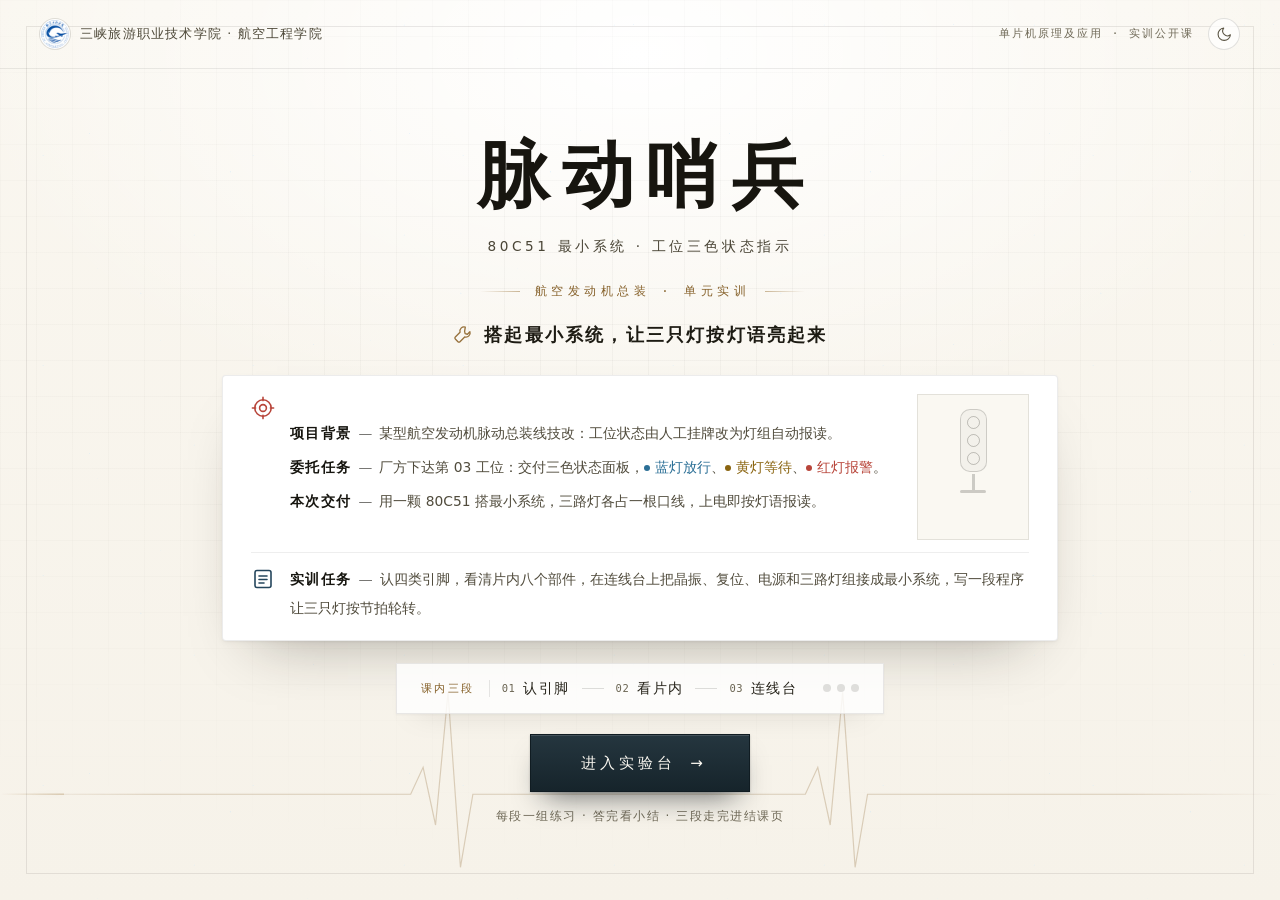
==== index.html @ b3c78822 "初始提交：实验台静态站点" ====
<!DOCTYPE html>
<html lang="zh-CN">
<head>
<meta charset="utf-8">
<meta name="viewport" content="width=device-width, initial-scale=1">
<title>脉动哨兵 · 最小系统大师</title>
<link rel="icon" href="assets/emblem.png">
<link rel="stylesheet" href="style.css?v=20261023j2">
<script>try{var t=localStorage.getItem('minsys_theme');document.documentElement.setAttribute('data-theme',t==='dark'?'dark':'light')}catch(e){document.documentElement.setAttribute('data-theme','light')}</script>
<script src="ui.js?v=20261023j2" defer></script>
</head>
<body class="cover-body">
<script>if(location.protocol==='file:'){document.write('<div style="margin:0;padding:16px 22px;background:#fff4d6;border-bottom:3px solid #d98b00;color:#6b4200;font:15px/1.7 \'Microsoft YaHei\',sans-serif"><b>这个页面不能直接双击打开。</b> 本平台需要后端服务：请回到上一级文件夹，双击 <b>启动.bat</b>，浏览器会自动打开 http://localhost:3000 。</div>');}</script>

<div class="cover">

  <div class="cv-bg" aria-hidden="true">
    <div class="cv-dust"><i></i><i></i></div>
    <div class="cv-scan"></div>
    <div class="cv-wave">
      <svg viewBox="0 0 1440 260" preserveAspectRatio="none">
        <defs>
          <linearGradient id="waveFade" x1="0" y1="0" x2="0" y2="1">
            <stop offset="0%" stop-color="#79b4e2" stop-opacity=".16"/>
            <stop offset="100%" stop-color="#79b4e2" stop-opacity="0"/>
          </linearGradient>
        </defs>
        <path class="wave-fill" d="M0 150H462L476 122L490 182L504 44L518 226L532 150H906L920 122L934 182L948 44L962 226L976 150H1440V260H0Z"/>
        <path class="wave-trace" d="M0 150H462L476 122L490 182L504 44L518 226L532 150H906L920 122L934 182L948 44L962 226L976 150H1440"/>
        <path class="wave-run" d="M0 150H462L476 122L490 182L504 44L518 226L532 150H906L920 122L934 182L948 44L962 226L976 150H1440"/>
      </svg>
    </div>
  </div>

  <header class="cover-bar">
    <span class="cb-left">
      <img class="cb-mark" src="assets/emblem.png" alt="三峡旅游职业技术学院院徽">
      <span class="cb-name">三峡旅游职业技术学院 · 航空工程学院</span>
    </span>
    <span class="cb-right">
      <span class="cb-course">单片机原理及应用 · 实训公开课</span>
      <span class="bar-acts">
        <button class="ibtn" type="button" data-act="theme" data-tip="切换为暗色主题" aria-label="切换主题">
          <svg class="i-moon" viewBox="0 0 24 24" aria-hidden="true"><path d="M21 12.8A9 9 0 1 1 11.2 3a7 7 0 0 0 9.8 9.8z"/></svg>
          <svg class="i-sun" viewBox="0 0 24 24" aria-hidden="true"><circle cx="12" cy="12" r="4.2"/><path d="M12 2.4v2.3M12 19.3v2.3M2.4 12h2.3M19.3 12h2.3M5.2 5.2l1.7 1.7M17.1 17.1l1.7 1.7M18.8 5.2l-1.7 1.7M6.9 17.1l-1.7 1.7"/></svg>
        </button>
      </span>
    </span>
  </header>

  <main class="cover-main">

    <h1>脉动哨兵</h1>

    <p class="cv-sub">80C51 最小系统 · 工位三色状态指示</p>

    <p class="cv-sep">航空发动机总装 · 单元实训</p>

    <p class="cv-task">
      <svg viewBox="0 0 24 24" width="21" height="21" fill="none" stroke="currentColor" stroke-width="1.5" stroke-linecap="round" stroke-linejoin="round" aria-hidden="true">
        <path d="M15.2 3.5a4.8 4.8 0 0 0-6 6L3.8 14.9a1.6 1.6 0 0 0 0 2.3l3 3a1.6 1.6 0 0 0 2.3 0l5.4-5.4a4.8 4.8 0 0 0 6-6l-2.9 2.9-2.6-.6-.6-2.6z"/>
      </svg>
      <span>搭起最小系统，让三只灯按灯语亮起来</span>
    </p>

    <div class="cv-card">
      <div class="cv-row cv-row-case">
        <svg class="cv-ico r" viewBox="0 0 24 24" fill="none" stroke="currentColor" stroke-width="1.6" aria-hidden="true">
          <circle cx="12" cy="12" r="8.2"/>
          <circle cx="12" cy="12" r="3.4"/>
          <path d="M12 1.4v3.2M12 19.4v3.2M1.4 12h3.2M19.4 12h3.2" stroke-linecap="round"/>
        </svg>
        <div class="cv-case">
          <div class="cv-case-txt">
            <p class="cv-txt"><b>项目背景</b><span class="dash">—</span>某型航空发动机脉动总装线技改：工位状态由人工挂牌改为<span class="nw">灯组自动报读</span>。</p>
            <p class="cv-txt"><b>委托任务</b><span class="dash">—</span>厂方下达第 03 工位：交付三色状态面板，<span class="lg lg-b">蓝灯放行</span>、<span class="lg lg-y">黄灯等待</span>、<span class="lg lg-r">红灯报警</span>。</p>
            <p class="cv-txt"><b>本次交付</b><span class="dash">—</span>用一颗 <span class="nw">80C51</span> 搭最小系统，三路灯各占一根口线，上电即按<span class="nw">灯语</span>报读。</p>
          </div>
          <div class="cv-scene" aria-hidden="true">
            <div class="cv-stack">
              <div class="cv-lamps-v">
                <span class="cv-lp cv-lp-r"></span>
                <span class="cv-lp cv-lp-y"></span>
                <span class="cv-lp cv-lp-b"></span>
              </div>
              <span class="cv-pole"></span>
              <span class="cv-base"></span>
            </div>
            <div class="cv-lw">
              <span class="cv-lw-i cv-lw-b">放行</span>
              <span class="cv-lw-i cv-lw-y">等待</span>
              <span class="cv-lw-i cv-lw-r">报警</span>
            </div>
          </div>
        </div>
      </div>

      <div class="cv-row">
        <svg class="cv-ico b" viewBox="0 0 24 24" fill="none" stroke="currentColor" stroke-width="1.6" stroke-linecap="round" stroke-linejoin="round" aria-hidden="true">
          <rect x="4" y="3.5" width="16" height="17" rx="2"/>
          <path d="M8 9h8M8 12.5h8M8 16h5"/>
        </svg>
        <p class="cv-txt"><b>实训任务</b><span class="dash">—</span>认四类引脚，看清片内八个部件，在连线台上把晶振、复位、电源和三路灯组接成<span class="nw">最小系统</span>，写一段<span class="nw">程序</span>让<span class="nw">三只灯</span>按节拍轮转。</p>
      </div>
    </div>

    <div class="cv-flow">
      <span class="cv-flow-cap">课内三段</span>
      <span class="fi"><i>01</i>认引脚</span>
      <span class="fs"></span>
      <span class="fi"><i>02</i>看片内</span>
      <span class="fs"></span>
      <span class="fi"><i>03</i>连线台</span>
      <span class="cv-lamps" aria-hidden="true"><i class="r"></i><i class="y"></i><i class="b"></i></span>
    </div>

    <div class="cv-cta">
      <a class="cv-enter" href="lab.html">进入实验台<i>→</i></a>
      <span class="cv-note">每段一组练习 · 答完看小结 · 三段走完进结课页</span>
    </div>

  </main>
</div>

</body>
</html>
---- style.css ----
/* ==========================================================
   最小系统大师 · 视觉体系
   基调：夜间仪表台。深钢蓝底 + 冷光网格 + 三色信号灯
   封面与实验台共用一套色板、字体与动效语言
   ========================================================== */

:root {
  /* 底色由深到浅：页底 / 面板 / 抬高面 / 凹槽 */
  --bg0: #081420;
  --bg1: #0b1c29;
  --bg2: #0d2130;
  --card: #0e1f2d;
  --card2: #122636;
  --sunk: #0a1824;

  /* 文字 */
  --ink: #e8f0f6;
  --ink2: #a6bccb;
  --ink3: #6d8598;

  /* 线 */
  --rule: rgba(var(--c-line), 0.13);
  --rule2: rgba(var(--c-line), 0.26);

  /* 钢蓝：面填充 / 亮线 / 淡填充 */
  --steel: #2f6f9f;
  --steel2: #6fb2e0;
  --steel3: rgba(var(--c-glow), 0.14);

  /* 装饰用色的 RGB 三元组：暗色是冷光，亮色换成赭金与暖褐
     只给 rgba() 拼透明度用，换主题时四个值一起调 */
  --c-glow: 111, 178, 224;
  --c-line: 150, 195, 230;
  --c-deep: 47, 111, 159;
  --c-abyss: 8, 20, 32;
  --c-abyss2: 9, 22, 33;
  --c-abyss3: 14, 31, 45;

  /* 三色信号 */
  --sig-r: #e05a4d;
  --sig-y: #e2b24c;
  --sig-b: #54a6dd;

  --ok: #4dbd8e;
  --warn: #dcae4a;
  --bad: #e05a4d;

  --radius: 3px;
  --shadow: 0 1px 0 rgba(255, 255, 255, 0.03), 0 16px 38px rgba(0, 0, 0, 0.34);

  /* 叠加面：暗色下是提亮，亮色下是压深，两套主题共用同一组变量名 */
  --glass-1: rgba(255, 255, 255, .035);
  --glass-2: rgba(255, 255, 255, .06);
  --glass-3: rgba(255, 255, 255, .1);
  --sh-1: rgba(0, 0, 0, .2);
  --sh-2: rgba(0, 0, 0, .3);
  --sh-3: rgba(0, 0, 0, .4);

  /* 叠加层：暗色下是提亮，亮色下是压深 */
  --w-02: rgba(255, 255, 255, .025);
  --w-04: rgba(255, 255, 255, .04);
  --w-06: rgba(255, 255, 255, .055);
  --w-10: rgba(255, 255, 255, .1);
  --w-12: rgba(255, 255, 255, .12);
  --w-16: rgba(255, 255, 255, .16);

  /* 顶栏提示气泡 */
  --tip-bg: #0f2433;
  --tip-ink: #dfeaf3;
  --tip-line: rgba(var(--c-line), .3);

  --sans: "PingFang SC", "Microsoft YaHei", "Segoe UI", system-ui, sans-serif;
  --serif: "Source Han Serif SC", "Noto Serif SC", "Songti SC", "SimSun", serif;
  --mono: "JetBrains Mono", "Cascadia Mono", Consolas, "SF Mono", monospace;

  /* 兼容脚本与旧写法里的变量名 */
  --paper: var(--bg0);
  --paper2: var(--sunk);
  --sub: var(--ink2);
  --dim: var(--ink3);
  --text: var(--ink);
  --accent: var(--steel2);
  --panel: var(--card);
  --panel2: var(--card2);
  --bg: var(--bg0);
  --bg2: var(--bg1);
  --line: var(--rule);
  --accent2: var(--steel);
}

* { box-sizing: border-box; }

html, body {
  margin: 0;
  padding: 0;
  color: var(--ink);
  font-family: var(--sans);
  font-size: 15px;
  line-height: 1.65;
  background-color: var(--bg0);
  background-image:
    radial-gradient(1180px 620px at 50% -12%, rgba(var(--c-deep), .28), rgba(var(--c-abyss), 0) 72%),
    linear-gradient(180deg, var(--bg1) 0%, var(--bg0) 62%),
    linear-gradient(rgba(var(--c-line), .045) 1px, transparent 1px),
    linear-gradient(90deg, rgba(var(--c-line), .045) 1px, transparent 1px);
  background-size: auto, auto, 28px 28px, 28px 28px;
  background-attachment: fixed;
  min-height: 100vh;
  -webkit-font-smoothing: antialiased;
}

::selection { background: rgba(var(--c-glow), .3); color: #fff; }

a { color: var(--steel2); text-decoration: none; }
a:hover { color: #9ed3f5; }

svg.ico { width: 22px; height: 22px; display: block; }
.svg-sprite { position: absolute; width: 0; height: 0; overflow: hidden; }

.wrap { max-width: 1180px; margin: 0 auto; padding: 20px 24px 32px; }

/* 深色滚动条 */
* { scrollbar-width: thin; scrollbar-color: rgba(var(--c-glow), .34) transparent; }
::-webkit-scrollbar { width: 9px; height: 9px; }
::-webkit-scrollbar-track { background: transparent; }
::-webkit-scrollbar-thumb {
  background: rgba(var(--c-glow), .26); border-radius: 6px;
  border: 2px solid transparent; background-clip: padding-box;
}
::-webkit-scrollbar-thumb:hover { background: rgba(var(--c-glow), .46); background-clip: padding-box; }

/* ---------- 顶栏 ---------- */
.topbar {
  display: flex; align-items: center; justify-content: space-between;
  gap: 16px; padding: 12px 26px;
  /* 底边那道冷光用背景图做，不用伪元素：顶栏要给图标提示气泡留出溢出的余地 */
  background-color: rgba(var(--c-abyss2), .88);
  background-image: linear-gradient(90deg, transparent, rgba(var(--c-glow), .85), transparent);
  background-repeat: no-repeat;
  background-size: 200px 1px;
  background-position: -220px 100%;
  animation: topSweep 9s cubic-bezier(.4, 0, .6, 1) infinite;
  border-bottom: 1px solid var(--rule);
  position: sticky; top: 0; z-index: 30;
  backdrop-filter: blur(10px); -webkit-backdrop-filter: blur(10px);
}
@keyframes topSweep {
  0%   { background-position: -220px 100%; }
  100% { background-position: 100% 100%; }
}

.brand { display: flex; align-items: center; gap: 12px; }
.brand-mark {
  width: 36px; height: 36px; border: 1px solid var(--rule2); border-radius: 50%;
  display: grid; place-items: center; overflow: hidden;
  background: #f6f4ee;
  box-shadow: 0 0 0 4px rgba(var(--c-glow), .07);
}
.brand-mark img { width: 30px; height: 30px; display: block; object-fit: contain; }
.brand-text b {
  display: block; font-family: var(--serif); font-size: 17px;
  letter-spacing: 3px; color: var(--ink);
}
.brand-text span {
  display: block; font-family: var(--mono); font-size: 10.5px;
  letter-spacing: 0.9px; color: var(--ink3); text-transform: uppercase;
}
.topbar-right { display: flex; align-items: center; gap: 10px; }

/* ---------- 顶栏图标按钮（无文字，鼠标停留出提示） ---------- */
.bar-acts { display: inline-flex; align-items: center; gap: 7px; }
.ibtn {
  position: relative;
  width: 32px; height: 32px;
  display: grid; place-items: center;
  padding: 0; cursor: pointer;
  color: var(--ink2); text-decoration: none;
  background: var(--glass-1);
  border: 1px solid var(--rule);
  border-radius: 50%;
  transition: color .18s ease, border-color .18s ease, background .18s ease,
              transform .18s ease, box-shadow .18s ease;
}
.ibtn svg {
  width: 16.5px; height: 16.5px; display: block;
  fill: none; stroke: currentColor; stroke-width: 1.6;
  stroke-linecap: round; stroke-linejoin: round;
}
.ibtn:hover {
  color: var(--ink); border-color: var(--rule2);
  background: var(--glass-3); transform: translateY(-1px);
  box-shadow: 0 6px 16px var(--sh-2);
}
.ibtn:active { transform: translateY(0); }
.ibtn:focus-visible { outline: 2px solid var(--steel2); outline-offset: 2px; }

/* 亮主题挂月亮（点了去暗），暗主题挂太阳 */
.ibtn .i-sun { display: none; }
html[data-theme="dark"] .ibtn .i-sun { display: block; }
html[data-theme="dark"] .ibtn .i-moon { display: none; }

/* 提示气泡：默认藏起来，停留 0.28 秒才出来 */
.ibtn::after {
  content: attr(data-tip);
  position: absolute; top: calc(100% + 10px); right: 0;
  white-space: nowrap; pointer-events: none;
  padding: 6px 10px 7px;
  font-family: var(--sans); font-size: 11.5px; letter-spacing: .7px; line-height: 1;
  color: var(--tip-ink); background: var(--tip-bg);
  border: 1px solid var(--tip-line); border-radius: 3px;
  box-shadow: 0 10px 24px var(--sh-3);
  opacity: 0; transform: translateY(-4px);
  transition: opacity .16s ease, transform .16s ease;
  z-index: 80;
}
.ibtn::before {
  content: ""; position: absolute; top: calc(100% + 6px); right: 12px;
  width: 7px; height: 7px; transform: rotate(45deg);
  background: var(--tip-bg);
  border-left: 1px solid var(--tip-line); border-top: 1px solid var(--tip-line);
  opacity: 0; transition: opacity .16s ease; pointer-events: none; z-index: 81;
}
.ibtn:hover::after, .ibtn:focus-visible::after,
.ibtn:hover::before, .ibtn:focus-visible::before {
  opacity: 1; transform: none; transition-delay: .28s;
}
.ibtn:hover::before, .ibtn:focus-visible::before { transform: rotate(45deg); }

/* 清除缓存点了第一次：变红待确认 */
.ibtn[data-armed="1"] {
  color: var(--bad); border-color: rgba(224, 90, 77, .58);
  background: rgba(224, 90, 77, .14);
  animation: armedPulse 1.1s ease-in-out infinite;
}
@keyframes armedPulse {
  0%, 100% { box-shadow: 0 0 0 0 rgba(224, 90, 77, .3); }
  50% { box-shadow: 0 0 0 7px rgba(224, 90, 77, 0); }
}

/* 清除后的提示条 */
.ui-toast {
  position: fixed; left: 50%; top: 78px; z-index: 200;
  display: flex; align-items: center; gap: 9px;
  padding: 10px 18px;
  font-size: 13px; letter-spacing: 1.1px;
  color: var(--ink); background: var(--card);
  border: 1px solid var(--rule2); border-left: 3px solid var(--ok);
  box-shadow: 0 16px 38px var(--sh-3);
  opacity: 0; transform: translate(-50%, -10px);
  transition: opacity .32s ease, transform .32s ease;
  pointer-events: none;
}
.ui-toast.in { opacity: 1; transform: translate(-50%, 0); }

/* 顶栏三只信号灯，与封面同一条轮亮节拍 */
.bar-lamps { display: inline-flex; align-items: center; gap: 5px; margin-right: 4px; }
.bar-lamps i {
  width: 7px; height: 7px; border-radius: 50%; display: block;
  background: var(--w-12);
}
.bar-lamps .r { --lc: 214, 90, 78; animation: lampSeq 4.8s ease-in-out infinite; }
.bar-lamps .y { --lc: 208, 154, 52; animation: lampSeq 4.8s ease-in-out 1.6s infinite; }
.bar-lamps .b { --lc: 74, 146, 206; animation: lampSeq 4.8s ease-in-out 3.2s infinite; }
@media (max-width: 720px) { .bar-lamps { display: none; } }

.tag {
  padding: 5px 11px; border: 1px solid var(--rule2); border-radius: 2px;
  font-family: var(--mono); font-size: 11.5px; color: var(--ink2);
  background: var(--w-04); letter-spacing: .3px;
  transition: border-color .18s ease, color .18s ease, background .18s ease, box-shadow .18s ease;
}
a.tag:hover {
  border-color: var(--steel2); color: var(--steel2);
  background: rgba(var(--c-glow), .1);
  box-shadow: 0 0 14px rgba(var(--c-glow), .18);
}
.tag:empty { display: none; }

/* ---------- 通用 ---------- */
h2 { font-family: var(--serif); font-size: 22px; margin: 0 0 12px; letter-spacing: 1px; font-weight: 600; color: var(--ink); }
h3 { font-size: 14px; margin: 0 0 12px; letter-spacing: .4px; color: var(--steel2); font-weight: 600; }

.sec-head {
  display: flex; align-items: baseline; gap: 14px;
  border-bottom: 1px solid var(--rule); padding-bottom: 10px; margin: 0 0 20px;
}
.sec-head h2 { margin: 0; }
.sec-head .idx {
  font-family: var(--mono); font-size: 11px; color: var(--steel2);
  letter-spacing: 1px; border: 1px solid var(--rule2); padding: 2px 7px;
  background: rgba(var(--c-glow), .07);
}
.sec-head .hint { margin-left: auto; font-family: var(--mono); font-size: 11px; color: var(--ink3); letter-spacing: .6px; }

.muted { color: var(--ink3); font-size: 13px; }
.mono { font-family: var(--mono); }
.hidden { display: none !important; }

/* ---------- 按钮 ---------- */
.btn {
  display: inline-flex; align-items: center; justify-content: center; gap: 8px;
  padding: 11px 22px; border-radius: 2px; border: 1px solid var(--rule2);
  background: var(--w-04); color: var(--ink2); font-size: 14px; cursor: pointer;
  font-family: inherit; letter-spacing: .5px; position: relative; overflow: hidden;
  transition: background .18s ease, color .18s ease, border-color .18s ease, box-shadow .18s ease;
}
.btn:hover {
  border-color: var(--steel2); color: var(--steel2);
  background: rgba(var(--c-glow), .1);
  box-shadow: 0 0 16px rgba(var(--c-glow), .14);
}
.btn.primary {
  background: linear-gradient(180deg, #3579ab, #275f89);
  border-color: #4a8db8; color: #fff; font-weight: 600;
  box-shadow: 0 6px 18px rgba(0, 0, 0, .3), inset 0 1px 0 rgba(255, 255, 255, .22);
}
.btn.primary:hover {
  background: linear-gradient(180deg, #3f8cc2, #2b6b98);
  border-color: #6fb2e0; color: #fff;
  box-shadow: 0 8px 24px rgba(0, 0, 0, .36), 0 0 20px rgba(var(--c-glow), .28), inset 0 1px 0 rgba(255, 255, 255, .28);
}
/* 主按钮上一道周期性掠过的高光 */
.btn.primary::after {
  content: ""; position: absolute; top: 0; bottom: 0; left: -70%; width: 46%;
  background: linear-gradient(90deg, transparent, rgba(255, 255, 255, .42), transparent);
  transform: skewX(-18deg); animation: sheen 5.6s ease-in-out infinite;
  pointer-events: none;
}
@keyframes sheen {
  0% { left: -70%; }
  46% { left: 130%; }
  100% { left: 130%; }
}
.btn:disabled, .btn[disabled] { opacity: .4; cursor: not-allowed; filter: grayscale(.7); box-shadow: none; transform: none; }
.btn:disabled:hover { transform: none; }
.btn[hidden] { display: none; }
.btn.ghost { border-color: var(--rule2); color: var(--ink2); background: transparent; }
.btn.ghost:hover { border-color: var(--steel2); color: var(--steel2); background: rgba(var(--c-glow), .08); }
.btn.sm { padding: 7px 14px; font-size: 12.5px; }
.btn.on { border-color: var(--steel2); color: var(--steel2); background: rgba(var(--c-glow), .12); }

/* ==========================================================
   封面页 · 暗底大标题
   与实验台同一套底纹：冷光、网格、脉冲波形
   ========================================================== */
body.cover-body {
  --cv-ink: #f2eee3;
  --cv-2: #a8bccb;
  --cv-3: #6d8497;
  --cv-line: rgba(186, 212, 232, .14);
  min-height: 100%;
  color: var(--cv-ink);
  background-color: var(--bg0);
  background-image: none;
}

.cover {
  position: relative;
  min-height: 100vh;
  display: flex; flex-direction: column;
  overflow: hidden;
}

/* ---------- 底纹 ---------- */
.cv-bg {
  position: absolute; inset: 0; z-index: 0; pointer-events: none;
  background:
    radial-gradient(1020px 580px at 50% 26%, rgba(46, 110, 166, .34), rgba(11, 26, 38, 0) 70%),
    linear-gradient(180deg, #0a1824 0%, #0d2030 48%, #081420 100%);
}
.cv-bg::before {
  content: ""; position: absolute; inset: 0;
  background-image:
    linear-gradient(rgba(168, 203, 230, .055) 1px, transparent 1px),
    linear-gradient(90deg, rgba(168, 203, 230, .055) 1px, transparent 1px);
  background-size: 36px 36px;
  -webkit-mask-image: radial-gradient(120% 78% at 50% 38%, #000 12%, transparent 76%);
  mask-image: radial-gradient(120% 78% at 50% 38%, #000 12%, transparent 76%);
  animation: gridBreath 12s ease-in-out infinite;
}
@keyframes gridBreath {
  0%, 100% { opacity: .82; }
  50% { opacity: 1; }
}
.cv-bg::after {
  content: ""; position: absolute; inset: 26px;
  border: 1px solid rgba(186, 212, 232, .10);
}

/* 飘浮的微尘：两层不同速度，形成视差 */
.cv-dust { position: absolute; inset: 0; overflow: hidden; }
.cv-dust i {
  position: absolute; inset: -25% -10%; display: block; opacity: .5;
  background-image:
    radial-gradient(1.6px 1.6px at 12% 24%, rgba(178, 220, 252, .75), transparent 62%),
    radial-gradient(1.4px 1.4px at 68% 12%, rgba(178, 220, 252, .55), transparent 62%),
    radial-gradient(1.8px 1.8px at 84% 62%, rgba(198, 232, 255, .7), transparent 62%),
    radial-gradient(1.2px 1.2px at 38% 78%, rgba(178, 220, 252, .5), transparent 62%);
  background-size: 320px 320px;
  animation: dustUp 46s linear infinite;
}
.cv-dust i:nth-child(2) {
  inset: -35% -15%; opacity: .34;
  background-size: 210px 210px;
  animation-duration: 68s; animation-delay: -12s;
}
@keyframes dustUp {
  from { transform: translate3d(0, 0, 0); }
  to { transform: translate3d(-34px, -320px, 0); }
}

/* 一道自上而下缓慢扫过的雷达线 */
.cv-scan {
  position: absolute; left: 0; right: 0; top: 0; height: 1px;
  background: linear-gradient(90deg, transparent, rgba(140, 200, 245, .5), transparent);
  box-shadow: 0 0 18px rgba(120, 185, 235, .35);
  animation: scanDown 17s cubic-bezier(.5, 0, .5, 1) infinite;
}
@keyframes scanDown {
  0% { transform: translateY(6vh); opacity: 0; }
  10% { opacity: .9; }
  84% { opacity: .9; }
  100% { transform: translateY(94vh); opacity: 0; }
}

/* ---------- 脉冲波形 ---------- */
.cv-wave {
  position: absolute; left: 0; right: 0; bottom: 0; height: 250px; opacity: .85;
  -webkit-mask-image: linear-gradient(90deg, transparent, #000 12%, #000 88%, transparent);
  mask-image: linear-gradient(90deg, transparent, #000 12%, #000 88%, transparent);
}
.cv-wave svg { width: 100%; height: 100%; display: block; }
.wave-fill { fill: url(#waveFade); }
.wave-trace {
  fill: none; stroke: rgba(126, 182, 224, .30); stroke-width: 1.2;
  vector-effect: non-scaling-stroke;
  stroke-dasharray: 2800; stroke-dashoffset: 2800;
  animation: waveDraw 2.8s cubic-bezier(.35, .05, .2, 1) .2s forwards;
}
.wave-run {
  fill: none; stroke: rgba(160, 210, 248, .8); stroke-width: 1.6;
  vector-effect: non-scaling-stroke;
  stroke-dasharray: 64 2800;
  filter: drop-shadow(0 0 5px rgba(140, 200, 250, .55));
  animation: waveRun 8s linear 2.6s infinite;
}
@keyframes waveDraw { to { stroke-dashoffset: 0; } }
@keyframes waveRun {
  from { stroke-dashoffset: 700; }
  to   { stroke-dashoffset: -2100; }
}

/* ---------- 顶栏 ---------- */
.cover-bar {
  position: relative; z-index: 2; flex: 0 0 auto;
  display: flex; align-items: center; justify-content: space-between; gap: 16px;
  padding: 18px 40px;
  border-bottom: 1px solid var(--cv-line);
}
.cb-left { display: flex; align-items: center; gap: 10px; min-width: 0; }
.cb-mark {
  width: 30px; height: 30px; border-radius: 50%; flex: 0 0 auto;
  background: #fff; object-fit: contain; padding: 1px;
  box-shadow: 0 0 0 1px rgba(255, 255, 255, .2);
}
.cb-name {
  font-size: 12.5px; letter-spacing: 1.2px; color: var(--cv-2);
  white-space: nowrap; overflow: hidden; text-overflow: ellipsis;
}
.cb-right { display: flex; align-items: center; gap: 14px; }
.cb-course {
  font-family: var(--mono); font-size: 11px; letter-spacing: 2px;
  color: var(--cv-3); white-space: nowrap;
}

/* ---------- 主体 ---------- */
.cover-main {
  position: relative; z-index: 2; flex: 1 1 auto;
  width: 100%; max-width: 900px; margin: 0 auto;
  padding: 26px 32px 30px;
  display: flex; flex-direction: column; align-items: center; justify-content: center;
  text-align: center;
}
.cover-main > * { animation: cvIn .8s cubic-bezier(.2, .7, .3, 1) both; }
.cover-main > *:nth-child(1) { animation-delay: .04s; }
.cover-main > *:nth-child(2) { animation-delay: .12s; }
.cover-main > *:nth-child(3) { animation-delay: .20s; }
.cover-main > *:nth-child(4) { animation-delay: .28s; }
.cover-main > *:nth-child(5) { animation-delay: .36s; }
.cover-main > *:nth-child(6) { animation-delay: .46s; }
.cover-main > *:nth-child(7) { animation-delay: .56s; }

@keyframes cvIn {
  from { opacity: 0; transform: translateY(12px); }
  to   { opacity: 1; transform: none; }
}

.cv-sep {
  margin: 24px 0 0; padding-left: 5px;
  font-family: var(--mono); font-size: 11.5px; letter-spacing: 4.5px;
  color: rgba(152, 196, 232, .78);
  display: flex; align-items: center; gap: 15px;
}
.cv-sep::before, .cv-sep::after {
  content: ""; width: 40px; height: 1px; flex: 0 0 auto;
  background: linear-gradient(90deg, transparent, rgba(152, 196, 232, .55));
}
.cv-sep::after { background: linear-gradient(270deg, transparent, rgba(152, 196, 232, .55)); }

/* 任务名：扳手 + 一句话，位置对标参考图里副题下面那行 */
.cv-task {
  margin: 20px 0 0;
  display: flex; align-items: center; gap: 11px;
  font-size: 17.5px; font-weight: 600; letter-spacing: 2.2px;
  color: #eef3f7;
}
.cv-task svg { flex: 0 0 auto; color: rgba(158, 204, 238, .95); }

/* 案例背景 / 实训任务 两块 */
.cv-card {
  margin: 26px 0 0; width: 100%; max-width: 856px;
  padding: 6px 28px;
  text-align: left;
  background: linear-gradient(180deg, rgba(255, 255, 255, .055), var(--w-02));
  border: 1px solid rgba(186, 212, 232, .16);
  border-radius: 4px;
  box-shadow: 0 20px 46px rgba(0, 0, 0, .28), inset 0 1px 0 var(--w-06);
}
.cv-row {
  display: grid; grid-template-columns: 26px 1fr; gap: 13px;
  padding: 12px 0;
}
.cv-row + .cv-row { border-top: 1px solid rgba(186, 212, 232, .12); }
.cv-ico { width: 24px; height: 24px; margin-top: 2px; }
.cv-ico.r { color: rgba(226, 110, 96, .95); }
.cv-ico.b { color: rgba(122, 178, 226, .95); }
.cv-txt {
  margin: 0; font-size: 14.2px; line-height: 1.98; color: #c2d2df;
  text-wrap: pretty;
}
.cv-txt b {
  font-weight: 600; letter-spacing: 1.4px; color: #f2eee3;
  margin-right: 2px;
}
.cv-txt .dash { margin: 0 7px 0 5px; color: rgba(160, 200, 230, .5); }
.cv-txt .nw { white-space: nowrap; }

/* 案例背景这一行：左边三句（项目背景／委托任务／本次交付），右边一块小灯柱。
   灯柱只留立柱与当前状态词，12 秒一轮，尺寸压到一掌大 */
.cv-case { display: flex; align-items: center; gap: 22px; }
.cv-case-txt { flex: 1 1 auto; min-width: 0; }
.cv-case-txt .cv-txt + .cv-txt { margin-top: 7px; }
/* 这一行的字略小半号，长句才不至于在中间断在「各 / 工位」这种地方 */
.cv-case-txt .cv-txt { font-size: 13.8px; line-height: 1.95; text-wrap: pretty; }
/* 灯语直接在句子里带色，前面一个小圆点，与右边灯柱同色 */
.cv-case-txt .lg { white-space: nowrap; }
.cv-case-txt .lg::before {
  content: ""; display: inline-block; vertical-align: 1px;
  width: 6px; height: 6px; margin-right: 5px; border-radius: 50%;
  background: currentColor;
}
.cv-case-txt .lg-b { color: var(--sig-b); }
.cv-case-txt .lg-y { color: var(--sig-y); }
.cv-case-txt .lg-r { color: var(--sig-r); }

.cv-scene {
  flex: 0 0 auto; width: 112px;
  display: flex; flex-direction: column; align-items: center;
  gap: 11px;
  padding: 14px 9px 13px;
  border: 1px solid var(--rule);
  background: var(--glass-1);
}
/* 立柱：红黄蓝竖排，柱身从灯座往下露一截，底下压一块底板 */
.cv-stack { display: flex; flex-direction: column; align-items: center; }
.cv-lamps-v {
  display: flex; flex-direction: column; gap: 5px;
  padding: 6px 6px; border-radius: 10px;
  border: 1px solid var(--rule2); background: var(--glass-1);
}
.cv-pole {
  width: 3px; height: 16px; margin-top: 2px;
  background: var(--rule2);
}
.cv-base {
  width: 26px; height: 3px; border-radius: 2px;
  background: var(--rule2);
}
.cv-lp {
  --lp-off: rgba(255, 255, 255, .24);
  width: 13px; height: 13px; border-radius: 50%;
  border: 1px solid var(--lp-off); background: transparent;
}
.cv-lp-b { --lc: var(--sig-b); animation: cvLamp 12s ease-in-out infinite; }
.cv-lp-y { --lc: var(--sig-y); animation: cvLamp 12s ease-in-out 4s infinite; }
.cv-lp-r { --lc: var(--sig-r); animation: cvLamp 12s ease-in-out 8s infinite; }
@keyframes cvLamp {
  0%, 32% { background: var(--lc); border-color: var(--lc); box-shadow: 0 0 10px var(--lc); }
  33%, 100% { background: transparent; border-color: var(--lp-off); box-shadow: none; }
}

.cv-lw { position: relative; width: 100%; height: 22px; }
.cv-lw-i {
  position: absolute; left: 0; right: 0; text-align: center; white-space: nowrap;
  font-size: 16px; font-weight: 600; letter-spacing: 2.5px; line-height: 22px;
  opacity: 0; animation: cvState 12s ease-in-out infinite;
}
.cv-lw-b { color: var(--sig-b); }
.cv-lw-y { color: var(--sig-y); }
.cv-lw-r { color: var(--sig-r); }
.cv-lw-y { animation-delay: 4s; }
.cv-lw-r { animation-delay: 8s; }
/* 三个状态的窗口首尾相接，中间不留空档：这一段刚要淡出，下一段已经在淡入 */
@keyframes cvState {
  0% { opacity: 0; transform: translateY(5px); }
  5%, 30% { opacity: 1; transform: none; }
  36%, 100% { opacity: 0; transform: translateY(-5px); }
}

.cover-main h1 {
  margin: 0;
  font-family: var(--serif); font-weight: 600;
  font-size: clamp(52px, 5.6vw, 94px); line-height: 1.08;
  letter-spacing: .18em; text-indent: .18em;
  color: #f7f3e8;
  animation: cvIn .8s cubic-bezier(.2, .7, .3, 1) .12s both,
             titleGlow 6.5s ease-in-out 1.2s infinite;
}
@keyframes titleGlow {
  0%, 100% { text-shadow: 0 2px 30px rgba(84, 156, 218, .22); }
  50% { text-shadow: 0 2px 48px rgba(120, 190, 245, .44); }
}

.cv-sub {
  margin: 20px 0 0;
  font-size: 13.6px; letter-spacing: 3.6px; color: #9fb4c6;
}

.cv-lead {
  margin: 22px 0 0; max-width: 62ch;
  font-size: 13.8px; line-height: 2.05; color: var(--cv-2);
  text-wrap: pretty;
}

/* ---------- 边学边练 ---------- */
.cv-flow {
  margin-top: 22px;
  display: flex; align-items: center; gap: 12px;
  padding: 13px 24px;
  border: 1px solid var(--cv-line);
  background: rgba(255, 255, 255, .035);
}
.cv-flow-cap {
  font-family: var(--mono); font-size: 10.5px; letter-spacing: 2.5px;
  color: rgba(163, 204, 238, .88);
  padding-right: 14px; border-right: 1px solid var(--cv-line);
  white-space: nowrap;
}
.cv-flow .fi {
  display: flex; align-items: center; gap: 8px;
  font-size: 14px; letter-spacing: 1.4px; color: #e6edf3; white-space: nowrap;
}
.cv-flow .fi i {
  font-style: normal; font-family: var(--mono); font-size: 10.5px;
  color: #83b0d2; letter-spacing: .5px;
}
/* 环节之间那条短线：一道光从左往右跑 */
.cv-flow .fs {
  position: relative; width: 22px; height: 1px; flex: 0 0 auto;
  background: rgba(160, 200, 230, .22); overflow: hidden;
}
.cv-flow .fs::after {
  content: ""; position: absolute; top: 0; left: 0; width: 100%; height: 100%;
  background: linear-gradient(90deg, transparent, rgba(170, 220, 255, .95), transparent);
  transform: translateX(-110%);
  animation: fsRun 4.4s ease-in-out infinite;
}
.cv-flow .fi:nth-of-type(2) + .fs::after { animation-delay: .5s; }
@keyframes fsRun {
  0% { transform: translateX(-110%); }
  55%, 100% { transform: translateX(110%); }
}

.cv-lamps { margin-left: 14px; display: flex; gap: 6px; align-items: center; }
.cv-lamps i {
  width: 8px; height: 8px; border-radius: 50%; display: block;
  background: var(--w-16);
}
.cv-lamps .r { --lc: 214, 90, 78; animation: lampSeq 4.8s ease-in-out infinite; }
.cv-lamps .y { --lc: 208, 154, 52; animation: lampSeq 4.8s ease-in-out 1.6s infinite; }
.cv-lamps .b { --lc: 74, 146, 206; animation: lampSeq 4.8s ease-in-out 3.2s infinite; }
@keyframes lampSeq {
  0%   { background: rgba(var(--lc), .95); box-shadow: 0 0 10px rgba(var(--lc), .75); }
  26%  { background: var(--w-16); box-shadow: none; }
  100% { background: var(--w-16); box-shadow: none; }
}

/* ---------- 主按钮 ---------- */
.cv-cta { margin-top: 20px; display: flex; flex-direction: column; align-items: center; gap: 15px; }
.cv-enter {
  position: relative; overflow: hidden;
  display: inline-flex; align-items: center; gap: 14px;
  padding: 16px 46px;
  font-size: 15px; letter-spacing: 4px; text-indent: 4px;
  color: #10283a;
  background: linear-gradient(180deg, #f8f4e9, #e5ddca);
  border: 1px solid rgba(255, 255, 255, .62);
  box-shadow: 0 10px 28px rgba(0, 0, 0, .34), inset 0 1px 0 #fff;
  transition: transform .18s ease, box-shadow .18s ease, background .18s ease, color .18s ease;
}
.cv-enter::after {
  content: ""; position: absolute; top: 0; bottom: 0; left: -60%; width: 42%;
  background: linear-gradient(90deg, transparent, rgba(255, 255, 255, .8), transparent);
  transform: skewX(-18deg);
  animation: sheen 5.2s ease-in-out 1.6s infinite;
  pointer-events: none;
}
.cv-enter i { font-style: normal; letter-spacing: 0; text-indent: 0; transition: transform .18s ease; }
.cv-enter:hover {
  color: #0b2030; transform: translateY(-2px);
  background: linear-gradient(180deg, #fffdf6, #efe8d6);
  box-shadow: 0 16px 34px rgba(0, 0, 0, .42), inset 0 1px 0 #fff;
}
.cv-enter:hover i { transform: translateX(5px); }
.cv-enter:focus-visible { outline: 2px solid #8fc0e4; outline-offset: 3px; }
.cv-note { font-size: 12px; letter-spacing: 1.5px; color: var(--cv-3); }

/* ---------- 矮屏收紧 ---------- */
@media (max-height: 800px) and (min-width: 861px) {
  .cover-bar { padding: 12px 34px; }
  .cover-main { padding: 22px 32px 34px; }
  .cover-main h1 { font-size: clamp(44px, 5vw, 62px); }
  .cv-sub { margin-top: 16px; font-size: 13px; }
  .cv-sep { margin-top: 16px; }
  .cv-task { margin-top: 14px; font-size: 15.5px; }
  .cv-card { margin-top: 18px; }
  .cv-row { padding: 12px 0; }
  .cv-txt { font-size: 12.9px; line-height: 1.92; }
  .cv-flow { margin-top: 20px; padding: 10px 18px; }
  .cv-cta { margin-top: 26px; gap: 12px; }
  .cv-enter { padding: 14px 40px; }
  .cv-wave { height: 166px; opacity: .6; }
}

/* ---------- 大屏（投影 / 一体机）放大一档 ---------- */
@media (min-width: 1640px) {
  .cover-main { max-width: 1120px; }
  .cover-main h1 { font-size: 106px; }
  .cv-sep { font-size: 13px; margin-top: 30px; }
  .cv-sub { font-size: 16px; }
  .cv-task { font-size: 20px; margin-top: 26px; }
  .cv-card { max-width: 980px; margin-top: 32px; padding: 8px 34px; }
  .cv-row { padding: 21px 0; gap: 16px; }
  .cv-ico { width: 27px; height: 27px; }
  .cv-txt { font-size: 15.2px; }
  .cv-flow { margin-top: 40px; }
  .cv-flow { margin-top: 48px; padding: 15px 28px; }
  .cv-flow-cap { font-size: 11.5px; }
  .cv-flow .fi { font-size: 14.5px; }
  .cv-cta { margin-top: 46px; }
  .cv-enter { padding: 19px 56px; font-size: 16px; }
  .cv-note { font-size: 12.5px; }
  .cb-name { font-size: 13.5px; }
}

/* ---------- 窄屏 ---------- */
@media (max-width: 860px) {
  .cover-bar { padding: 14px 18px; }
  .cb-right { display: none; }
  .cv-bg::after { inset: 12px; }
  .cover-main { padding: 26px 20px 40px; }
  .cover-main h1 { font-size: clamp(40px, 12vw, 58px); letter-spacing: .12em; text-indent: .12em; }
  .cv-sub { font-size: 12.5px; letter-spacing: 2px; }
  .cv-lead { font-size: 13px; line-height: 1.95; }
  .cv-flow { flex-wrap: wrap; justify-content: center; gap: 10px; margin-top: 28px; }
  .cv-flow-cap { padding-right: 0; border-right: 0; width: 100%; text-align: center; }
  .cv-flow .fs { display: none; }
  .cv-lamps { margin-left: 0; }
  .cv-case { flex-direction: column; align-items: stretch; gap: 14px; }
  /* 窄屏下面板落到正文下方，横过来：灯柱在左，状态词在右 */
  .cv-scene { flex-direction: row; align-self: flex-start; gap: 12px; padding: 8px 14px 8px 9px; }
  .cv-scene .cv-lw { width: 60px; }
  .cv-scene .cv-lp { width: 11px; height: 11px; }
  .cv-scene .cv-pole { height: 13px; }
  .cv-scene .cv-base { width: 22px; }
  .cv-enter { padding: 14px 34px; font-size: 14px; letter-spacing: 3px; }
}

/* ==========================================================
   实验台
   ========================================================== */

/* ---------- 学习进度 ---------- */
.lab-progress {
  position: relative; overflow: hidden;
  display: flex; align-items: center; gap: 14px; flex-wrap: wrap;
  padding: 13px 18px; margin-bottom: 16px;
  background: linear-gradient(90deg, rgba(var(--c-deep), .22), rgba(var(--c-abyss3), .55) 55%);
  border: 1px solid var(--rule); border-left: 2px solid var(--steel2);
  box-shadow: inset 0 1px 0 var(--w-04);
}
.lab-progress::after {
  content: ""; position: absolute; left: 0; right: 0; bottom: 0; height: 1px;
  background: linear-gradient(90deg, transparent, rgba(var(--c-glow), .5), transparent);
  animation: barFlow 6.5s ease-in-out infinite;
}
@keyframes barFlow {
  0% { transform: translateX(-100%); }
  60%, 100% { transform: translateX(100%); }
}
.lab-progress .who { font-family: var(--mono); font-size: 11.5px; color: var(--ink2); letter-spacing: .5px; }
.lab-progress .track { display: flex; gap: 8px; margin-left: auto; }
.lab-progress .seg {
  font-family: var(--mono); font-size: 11px; letter-spacing: .5px;
  padding: 4px 10px; border: 1px solid var(--rule2); color: var(--ink3);
  background: var(--w-02);
  transition: color .2s ease, border-color .2s ease, background .2s ease, box-shadow .2s ease;
}
.lab-progress .seg.done {
  border-color: rgba(77, 189, 142, .55); color: var(--ok);
  background: rgba(77, 189, 142, .1);
  box-shadow: 0 0 14px rgba(77, 189, 142, .18);
}
.lab-progress .seg.done::before { content: "✓ "; }
.lab-progress .go {
  padding: 6px 13px; border: 1px solid var(--rule2); background: var(--w-02);
  color: var(--ink3); font-family: var(--mono); font-size: 11.5px; letter-spacing: .5px;
  transition: color .2s ease, border-color .2s ease, box-shadow .2s ease;
  cursor: default;
}
.lab-progress .go.done {
  border-color: rgba(77, 189, 142, .55); color: var(--ok);
  background: rgba(77, 189, 142, .1);
  animation: doneGlow 3.2s ease-in-out infinite;
  cursor: pointer;
}
.lab-progress .go.done:hover { background: rgba(77, 189, 142, .18); }
@keyframes doneGlow {
  0%, 100% { box-shadow: 0 0 0 rgba(77, 189, 142, 0); }
  50% { box-shadow: 0 0 16px rgba(77, 189, 142, .3); }
}

/* ---------- 实验台外壳 ---------- */
.lab {
  background: var(--card); border: 1px solid var(--rule);
  box-shadow: var(--shadow); border-radius: var(--radius); overflow: hidden;
}
.lab-tabs {
  display: flex; align-items: stretch; gap: 2px;
  background: #0a1a26; border-bottom: 1px solid var(--rule); padding: 0 16px;
}
.lab-tab {
  background: none; border: 0; border-bottom: 2px solid transparent;
  padding: 15px 18px 13px; font-family: inherit; font-size: 13.5px;
  color: var(--ink2); cursor: pointer; letter-spacing: .5px;
  transition: color .18s ease, border-color .18s ease, background .18s ease;
}
.lab-tab:hover { color: var(--steel2); background: rgba(var(--c-glow), .05); }
.lab-tab .tn { font-family: var(--mono); font-size: 10.5px; color: var(--ink3); margin-right: 8px; letter-spacing: 1px; }
.lab-tab.on {
  color: var(--steel2); border-bottom-color: var(--steel2); font-weight: 600;
  background: linear-gradient(180deg, rgba(var(--c-glow), .1), rgba(var(--c-glow), 0));
}
.lab-tab.on .tn { color: var(--steel2); }
.lab-tip { margin-left: auto; align-self: center; font-size: 10px; color: var(--rule2); letter-spacing: 2.4px; }

.lab-grid { display: grid; grid-template-columns: minmax(0, 1.6fr) 348px; }
/* 引脚图这栏说明长，侧栏放宽一些，正文少折两行 */
.lab-panel[data-panel="pin"] .lab-grid { grid-template-columns: minmax(0, 1fr) 398px; }
.lab-grid.wide { grid-template-columns: minmax(0, 1fr) 322px; }

/* 图面：深色图桌 + 缓慢漂移的网格 + 定期扫过的一道灯光 */
.lab-stage {
  position: relative; overflow: hidden;
  padding: 18px; border-right: 1px solid var(--rule);
  background-color: var(--sunk);
}
.lab-stage::before {
  content: ""; position: absolute; inset: 0; pointer-events: none;
  background-image:
    linear-gradient(rgba(var(--c-line), .055) 1px, transparent 1px),
    linear-gradient(90deg, rgba(var(--c-line), .055) 1px, transparent 1px);
  background-size: 24px 24px;
  animation: gridDrift 48s linear infinite;
}
@keyframes gridDrift {
  from { background-position: 0 0, 0 0; }
  to   { background-position: 24px 24px, 24px 24px; }
}
.lab-stage::after {
  content: ""; position: absolute; left: 0; right: 0; top: -160px; height: 160px;
  background: linear-gradient(180deg, rgba(var(--c-glow), 0), rgba(var(--c-glow), .09), rgba(var(--c-glow), 0));
  animation: stageScan 12s linear infinite; pointer-events: none;
}
@keyframes stageScan {
  0% { transform: translateY(0); }
  100% { transform: translateY(calc(100% + 700px)); }
}
.lab-stage svg { position: relative; z-index: 1; width: 100%; height: auto; display: block; }
.lab-side { padding: 18px 20px; display: flex; flex-direction: column; gap: 10px; }

/* ---------- 面板切换：整块轻微上浮 ---------- */
.lab-panel:not([hidden]) { animation: panelIn .5s cubic-bezier(.2, .7, .3, 1) both; }
@keyframes panelIn {
  from { opacity: 0; transform: translateY(10px); }
  to   { opacity: 1; transform: none; }
}

/* ---------- 引脚图 ---------- */
#pinSvg { max-height: 552px; }
#pinSvg .body {
  fill: #0f2534; stroke: #4f8cb4; stroke-width: 2;
  animation: bodyPulse 7.5s ease-in-out infinite;
}
@keyframes bodyPulse {
  0%, 100% { stroke-opacity: .68; }
  50%      { stroke-opacity: 1; }
}
#pinSvg .body-notch { fill: var(--sunk); stroke: #4f8cb4; stroke-width: 1.8; }
#pinSvg .body-name {
  font-family: var(--serif); font-size: 26px; fill: #dbe8f1; letter-spacing: 5px;
}
#pinSvg .body-sub { font-family: var(--mono); font-size: 9.4px; fill: #5b7486; letter-spacing: 1.4px; }
#pinSvg .foot-note { font-family: var(--mono); font-size: 9.4px; fill: rgba(var(--c-line), .34); letter-spacing: 1.2px; }
#pinSvg .body-hint {
  font-family: var(--mono); font-size: 8.8px; fill: rgba(var(--c-line), .52);
  letter-spacing: 1.6px; transition: fill .2s ease;
}
/* 点芯片看全部：整块芯片可点，透明矩形盖住本体，引脚画在它上面不受影响 */
.chip-hit rect { fill: rgba(0, 0, 0, 0); cursor: pointer; }
.pin-stage:has(.chip-hit:hover) #pinSvg .body { stroke: #8ccbf2; stroke-opacity: 1; }
.pin-stage:has(.chip-hit:hover) #pinSvg .body-hint { fill: rgba(190, 225, 250, .86); }

/* 引脚：常态统一冷灰；某一类被选中时，该类按类色点亮，其余退到背景 */
.pin { cursor: pointer; opacity: 1; transition: opacity .3s ease; }
.pin .lead { stroke: #4b6474; stroke-width: 1.4; transition: stroke .22s ease, stroke-width .22s ease; }
.pin .term { fill: var(--sunk); stroke: #4b6474; stroke-width: 1.5; transition: fill .22s ease, stroke .22s ease; }
.pin .pname {
  font-family: var(--mono); font-size: 10px; fill: #8ba3b4;
  transition: fill .22s ease;
  paint-order: stroke; stroke: #0b1c29; stroke-width: 2.2px;
}
.pin .pno { font-family: var(--mono); font-size: 8.4px; fill: #4e6577; transition: fill .22s ease; }
.pin .halo {
  fill: none; stroke: #dff1ff; stroke-width: 1.6; opacity: 0;
  transform-box: fill-box; transform-origin: center; pointer-events: none;
}

.pin.lit { animation: pinLit .52s cubic-bezier(.2, .7, .3, 1) both; }
@keyframes pinLit {
  0%   { opacity: .15; }
  60%  { opacity: 1; }
  100% { opacity: 1; }
}
.pin.lit .lead { stroke: var(--pc); stroke-width: 2.8; }
.pin.lit .term { fill: var(--pc); stroke: var(--pc); }
.pin.lit .pname { fill: var(--pc-ink); font-weight: 700; }
.pin.lit .pno { fill: var(--pc); }

.pin.dim { opacity: .17; }
.pin.dim:hover { opacity: .45; }

/* 类色：电源红、运行琥珀、I/O 钢蓝、P3 第二功能橙、扩展紫 */
.lab-stage[data-cat="pwr"] .pin.lit { --pc: #e05a4d; --pc-ink: #ffc6bd; }
.lab-stage[data-cat="run"] .pin.lit { --pc: #e2b24c; --pc-ink: #ffe6a6; }
.lab-stage[data-cat="io"]  .pin.lit { --pc: #6fb2e0; --pc-ink: #d3eafd; }
.lab-stage[data-cat="p3"]  .pin.lit { --pc: #f0965a; --pc-ink: #ffd5b4; }
.lab-stage[data-cat="ext"] .pin.lit { --pc: #a98bdd; --pc-ink: #dfd2ff; }

/* 点芯片看全部：不做统一染色，四类各留自己的类色，一眼看出分布 */
.lab-stage[data-cat="all"] .pin.lit { animation-duration: .62s; }
.lab-stage[data-cat="all"] .pin.lit.c-pwr { --pc: #e05a4d; --pc-ink: #ffc6bd; }
.lab-stage[data-cat="all"] .pin.lit.c-run { --pc: #e2b24c; --pc-ink: #ffe6a6; }
.lab-stage[data-cat="all"] .pin.lit.c-io  { --pc: #6fb2e0; --pc-ink: #d3eafd; }
.lab-stage[data-cat="all"] .pin.lit.c-ext { --pc: #a98bdd; --pc-ink: #dfd2ff; }

/* 单只选中：白亮加一圈脉冲，盖过类色 */
.pin.on { opacity: 1 !important; }
.pin.on .lead { stroke: #dff1ff; stroke-width: 3.4; }
.pin.on .term { fill: #dff1ff; stroke: #dff1ff; stroke-width: 2.2; }
.pin.on .pname { fill: #ffffff; font-weight: 700; }
.pin.on .pno { fill: #cfe8fb; font-weight: 700; }
.pin.on .halo { animation: pinPulse 1.9s ease-out infinite; }

@keyframes pinPulse {
  0%   { opacity: .65; transform: scale(.7); }
  70%  { opacity: 0;   transform: scale(2.6); }
  100% { opacity: 0;   transform: scale(2.6); }
}

/* ---------- 分类列表 ---------- */
.cat-head {
  font-size: 10px; letter-spacing: 2px; color: var(--ink3); margin-bottom: 2px;
}
.cat-list { display: flex; flex-direction: column; gap: 6px; }
.cat {
  position: relative; display: flex; align-items: center; gap: 10px;
  width: 100%; text-align: left; font-family: inherit; cursor: pointer;
  padding: 8px 12px 8px 15px; border: 1px solid var(--rule);
  background: var(--w-02); color: var(--ink2);
  transition: border-color .2s ease, background .2s ease, transform .2s ease, box-shadow .2s ease;
}
.cat::before {
  content: ""; position: absolute; left: 0; top: 0; bottom: 0; width: 3px;
  background: var(--cc); opacity: .5;
  transition: opacity .2s ease, box-shadow .2s ease;
}
.cat .cm { flex: 1; min-width: 0; display: flex; flex-direction: column; gap: 2px; }
.cat .cm b { font-size: 13.2px; font-weight: 600; letter-spacing: .5px; color: var(--ink); transition: color .2s ease; }
.cat .cm em {
  font-style: normal; font-family: var(--mono); font-size: 10px;
  color: var(--ink3); letter-spacing: .2px; white-space: nowrap;
  overflow: hidden; text-overflow: ellipsis;
}
.cat .cc { font-family: var(--mono); font-size: 11px; color: var(--ink3); white-space: nowrap; transition: color .2s ease; }
.cat:hover { border-color: var(--rule2); background: rgba(var(--c-glow), .06); transform: translateX(2px); }
.cat.on {
  border-color: var(--cc); background: var(--w-06);
  box-shadow: 0 0 22px -8px var(--cc);
}
.cat.on::before { opacity: 1; box-shadow: 0 0 10px var(--cc); }
.cat.on .cm b { color: #fff; }
.cat.on .cc { color: var(--cc); }
/* P3 第二功能是 I/O 口的子项：默认收起，点到「应用 I/O 口」才展开 */
.cat.sub { display: none; margin-left: 16px; padding: 7px 11px 7px 14px; }
.cat.sub.open { display: flex; animation: subIn .42s cubic-bezier(.2, .7, .3, 1) both; }
@keyframes subIn {
  from { opacity: 0; margin-left: 0; }
  to   { opacity: 1; margin-left: 16px; }
}
.cat.sub .cm b { font-size: 12.2px; }
.cat.sub .cm em { font-size: 9.4px; }
.cat[data-cat="pwr"] { --cc: #e05a4d; }
.cat[data-cat="run"] { --cc: #e2b24c; }
.cat[data-cat="io"]  { --cc: #6fb2e0; }
.cat[data-cat="p3"]  { --cc: #f0965a; }
.cat[data-cat="ext"] { --cc: #a98bdd; }

/* ---------- 信息卡 ---------- */
.pin-info {
  border: 1px solid var(--rule); background: var(--card2);
  padding: 16px 16px 14px; min-height: 186px;
}
.pi-empty { display: flex; flex-direction: column; align-items: center; justify-content: center; height: 150px; gap: 12px; text-align: center; }
.pi-empty .ico {
  width: 26px; height: 26px; color: var(--rule2);
  animation: emptyFloat 4.6s ease-in-out infinite;
}
@keyframes emptyFloat {
  0%, 100% { transform: translateY(0); opacity: .8; }
  50%      { transform: translateY(-4px); opacity: 1; }
}
.pi-empty p { margin: 0; font-size: 12.5px; color: var(--ink3); line-height: 1.8; max-width: 220px; }

/* 每次点选后，内容逐行浮入 */
.pi-head, .pi-fn, .pi-use, .pi-meta { animation: piIn .32s cubic-bezier(.2, .7, .3, 1) both; }
.pi-fn { animation-delay: .04s; }
.pi-use { animation-delay: .08s; }
.pi-meta { animation-delay: .12s; }
@keyframes piIn {
  from { opacity: 0; transform: translateY(6px); }
  to   { opacity: 1; transform: none; }
}

.pi-head { display: flex; align-items: center; gap: 10px; flex-wrap: wrap; margin-bottom: 12px; }
.pi-no {
  font-family: var(--mono); font-size: 11px; letter-spacing: 1px; color: var(--steel2);
  border: 1px solid var(--rule2); padding: 2px 6px; background: rgba(var(--c-glow), .08);
}
.pi-name { font-family: var(--serif); font-size: 21px; letter-spacing: 1.5px; color: var(--ink); }
.pi-name i { font-style: normal; font-size: 13px; color: var(--ink3); letter-spacing: 0; }
.pi-tag {
  margin-left: auto; font-size: 10.5px; font-family: var(--mono); letter-spacing: .5px;
  padding: 2px 7px; border: 1px solid currentColor; opacity: .92;
}
.pi-tag.pwr { color: var(--sig-r); }
.pi-tag.run { color: var(--sig-y); }
.pi-tag.io { color: var(--steel2); }
.pi-tag.p3 { color: #f0965a; }
.pi-tag.ext { color: #b9a3e6; }
.pi-tag.all { color: #cfe4f4; }

/* 一类引脚的清单 */
.pi-chips { display: flex; flex-wrap: wrap; gap: 5px; margin: 0 0 12px; }
.chip-p {
  font-family: var(--mono); font-size: 10px; letter-spacing: .2px;
  padding: 3px 7px; color: var(--ink2);
  border: 1px solid var(--rule); background: var(--w-04);
}

.pi-fn { margin: 0 0 14px; font-size: 13px; line-height: 1.9; color: var(--ink2); }

.pi-use {
  border-left: 2px solid var(--rule2); padding: 8px 0 8px 12px;
  display: flex; gap: 10px; align-items: baseline;
}
.pi-use .lb {
  font-family: var(--mono); font-size: 10px; letter-spacing: 1px;
  color: var(--ink3); white-space: nowrap;
}
.pi-use .tx { font-size: 12.5px; color: var(--ink2); line-height: 1.7; }
.pi-use.used { border-left-color: var(--steel2); }
.pi-use.used .lb { color: var(--steel2); }
.pi-use.used .tx { color: var(--ink); font-weight: 500; }

.pi-meta { margin-top: 12px; font-size: 10px; color: var(--ink3); letter-spacing: 1px; opacity: .7; }

/* ---------- 图例 ---------- */
.legend { display: flex; flex-direction: column; gap: 8px; font-size: 12px; color: var(--ink2); }
.legend div { display: flex; align-items: center; gap: 9px; }
.legend .sw { width: 16px; height: 3px; display: inline-block; background: currentColor; }
.legend .sw.io { color: #7f9bb0; }
.legend .sw.ctrl { color: var(--sig-y); }
.legend .sw.pwr { color: var(--sig-r); }
.legend .sw.cb { color: var(--sig-y); background: repeating-linear-gradient(90deg, currentColor 0 5px, transparent 5px 9px); }
.legend .sw.db { color: var(--sig-b); background: repeating-linear-gradient(90deg, currentColor 0 5px, transparent 5px 9px); }
.legend .sw.ab { color: var(--sig-r); background: repeating-linear-gradient(90deg, currentColor 0 5px, transparent 5px 9px); }

/* ---------- 片内结构：一张方块图，三条总线横贯 ---------- */
.core-grid { grid-template-columns: minmax(0, 1fr) 322px; }
.core-stage { display: flex; flex-direction: column; gap: 10px; }
#coreSvg { display: block; width: 100%; height: auto; max-height: 540px; }

/* 三条总线 */
.bus { cursor: pointer; }
.bus[data-k="db"] { --bc: #54a6dd; }
.bus[data-k="ab"] { --bc: #e05a4d; }
.bus[data-k="cb"] { --bc: #e2b24c; }
.bus-casing { stroke: #07131e; stroke-width: 8; }
.bus-line {
  stroke: var(--bc); stroke-width: 2.6; stroke-dasharray: 9 7; opacity: .6;
  transition: opacity .25s ease, stroke-width .16s ease;
}
.bus-code { font-family: var(--mono); font-size: 11.5px; fill: var(--bc); opacity: .72; letter-spacing: 1px; }
.bus:hover .bus-line { stroke-width: 4; opacity: 1; }
.bus.on .bus-line {
  stroke-width: 4.2; opacity: 1;
  animation: busflow 1s linear infinite;
  filter: drop-shadow(0 0 7px var(--bc));
}
.bus.on .bus-code { opacity: 1; fill: #ffffff; }
@keyframes busflow { to { stroke-dashoffset: -32; } }

/* 方块到总线的竖向接入线：带深色衬底，跨过别的总线时看得清 */
.conn { pointer-events: none; }
.conn-halo { stroke: #08141f; stroke-width: 5.2; }
.conn-line { stroke-width: 1.7; opacity: .78; }
.conn-line.db { stroke: #54a6dd; }
.conn-line.ab { stroke: #e05a4d; }
.conn-line.cb { stroke: #e2b24c; }

/* 方块 */
.blk { cursor: pointer; transition: opacity .3s ease; }
.blk rect {
  fill: #102636; stroke: rgba(var(--c-line), .42); stroke-width: 1.3;
  transition: stroke .18s ease, fill .18s ease, stroke-width .18s ease;
}
.blk-t { font-size: 14.6px; fill: var(--ink); letter-spacing: .4px; }
.blk-s { font-family: var(--mono); font-size: 10.2px; fill: var(--ink3); letter-spacing: .3px; }
.blk:hover rect { stroke: var(--steel2); fill: #132c3f; }
.blk.on rect { stroke: var(--steel2); stroke-width: 2.2; fill: #17384e; filter: drop-shadow(0 0 10px rgba(var(--c-glow), .32)); }
.blk.act rect { stroke: #8ccbf2; stroke-width: 2.2; fill: #1a4059; }
.blk.hit rect { stroke: #8ce5bb; stroke-width: 2.4; animation: blkHit .72s ease-out; }
@keyframes blkHit {
  0% { fill: rgba(77, 189, 142, .45); }
  100% { fill: #17384e; }
}

/* 中断源：命中区不画底，选中时套一圈虚线 */
.blk-int rect.int-hit { fill: transparent; stroke: transparent; }
.blk-int:hover rect.int-hit { fill: var(--w-04); }
.blk-int.on rect.int-hit, .blk-int.act rect.int-hit {
  stroke: var(--steel2); stroke-dasharray: 4 3; fill: rgba(var(--c-glow), .07);
}
.blk-int.hit rect.int-hit { stroke: #8ce5bb; }

/* 对外标注与短箭头 */
.ext-lb { font-family: var(--mono); font-size: 10px; fill: rgba(165, 205, 232, .68); letter-spacing: 1px; }
.ext-arw, .int-arw { stroke: rgba(160, 200, 230, .5); stroke-width: 1.4; }

/* 传输包与拖尾 */
.pkt { pointer-events: none; }
.pkt rect { fill: #0e2637; stroke: #8ccbf2; stroke-width: 1.2; }
.pkt text { font-family: var(--mono); font-size: 10.6px; fill: #eaf6ff; }
.trail { stroke-width: 4.6; stroke-linecap: round; opacity: 0; }
.trail.db { stroke: #54a6dd; }
.trail.ab { stroke: #e05a4d; }
.trail.cb { stroke: #e2b24c; }

/* 演示时，与这一拍无关的东西退后 */
.core-stage.flowing .blk:not(.act):not(.hit) { opacity: .46; }
.core-stage.flowing .bus:not(.on) .bus-line { opacity: .2; }
.core-stage.flowing .bus:not(.on) .bus-code { opacity: .3; }
.core-stage.flowing .conn-line { opacity: .3; }
.core-stage.flowing .int-arw, .core-stage.flowing .ext-arw { opacity: .3; }

/* 图下那条说明 */
.flow-bar {
  display: flex; align-items: center; gap: 10px; min-height: 40px;
  padding: 8px 12px; border: 1px solid var(--rule); background: var(--w-02);
}
.flow-bar .fb-k {
  font-family: var(--mono); font-size: 10.4px; letter-spacing: 1.2px; color: var(--steel2);
  border: 1px solid var(--rule2); padding: 2px 7px; white-space: nowrap;
  background: rgba(var(--c-glow), .08);
}
.flow-bar .fb-t { font-size: 12.4px; color: var(--ink2); line-height: 1.6; }
.flow-bar .fb-replay {
  margin-left: auto; font-family: inherit; font-size: 11.5px; padding: 4px 10px;
  border: 1px solid var(--rule2); background: var(--w-04); color: var(--ink2); cursor: pointer;
  transition: border-color .18s ease, color .18s ease;
}
.flow-bar .fb-replay:hover { border-color: var(--steel2); color: var(--ink); }
.flow-bar .fb-replay[hidden] { display: none; }

.legend .lg-tip { font-size: 11.5px; color: var(--ink3); line-height: 1.65; }
.pi-tag.db { color: #6fb2e0; }
.pi-tag.ab { color: var(--sig-r); }
.pi-tag.cb { color: var(--sig-y); }
.btn.replay { margin-top: 12px; }

/* ---------- 连线台：图桌与元器件 ---------- */
.lab-panel[data-panel="wire"] .lab-grid { grid-template-columns: minmax(0, 1fr) 344px; }
.wire-stage { padding: 10px 10px 6px; }
#wireSvg { display: block; width: 100%; height: auto; max-height: 568px; margin: 0 auto; touch-action: none; -webkit-user-select: none; user-select: none; }
#wireSvg.dragging { cursor: grabbing; }
.wire-hint {
  position: absolute; left: 14px; bottom: 10px; z-index: 2;
  font-size: 9.6px; letter-spacing: 1px; color: rgba(var(--c-line), .4);
  border: 1px solid rgba(var(--c-line), .12); padding: 3px 8px;
  background: rgba(var(--c-abyss), .7); pointer-events: none;
}
.wire-hint[hidden] { display: none; }

.chip-rect { fill: #0f2231; stroke: #5f9dc4; stroke-width: 1.8; transition: stroke .5s ease; }
.chip-rect.powered { stroke: var(--sig-b); animation: chipPower 1.6s ease 3; }
@keyframes chipPower {
  0%, 100% { stroke-width: 1.8; }
  50% { stroke: #54a6dd; stroke-width: 3.2; filter: drop-shadow(0 0 9px rgba(84, 166, 221, .5)); }
}
.chip-tag { font-family: var(--mono); font-size: 10.5px; fill: var(--steel2); letter-spacing: 2.4px; }
.chip-name { font-family: var(--serif); font-size: 30px; fill: var(--ink); letter-spacing: 4px; }
.chip-sub { font-family: var(--mono); font-size: 9.4px; fill: rgba(var(--c-line), .42); letter-spacing: 1.2px; }
.chip-pin { font-family: var(--mono); font-size: 9.2px; fill: var(--ink2); }
.chip-no { font-family: var(--mono); font-size: 7.8px; fill: #587082; }
.chip-grp { font-family: var(--mono); font-size: 8.4px; fill: rgba(var(--c-line), .3); letter-spacing: .6px; }

.lead-line { stroke: #7f9bb0; stroke-width: 1.4; fill: none; }
.plate { stroke: #9fb3c2; stroke-width: 1.8; fill: none; }
.res { fill: #122636; stroke: #9fb3c2; stroke-width: 1.4; }
.crystal { fill: #16303f; stroke: #9fb3c2; stroke-width: 1.4; }
.led-tri { fill: #122636; stroke: #9fb3c2; stroke-width: 1.4; }
.led-ray { stroke: #9fb3c2; stroke-width: 1.1; opacity: .45; fill: none; }
.led-glow { fill: #7f9bb0; opacity: .12; transition: opacity .35s ease; pointer-events: none; }
.part[data-lamp="r"] .led-glow { fill: var(--sig-r); }
.part[data-lamp="y"] .led-glow { fill: var(--sig-y); }
.part[data-lamp="b"] .led-glow { fill: var(--sig-b); }
.led-glow.lit { opacity: .95; animation: lampBreath 2.2s ease-in-out infinite; }
@keyframes lampBreath {
  0%, 100% { opacity: .6; }
  50% { opacity: 1; }
}
.pwr-arrow { fill: rgba(224, 90, 77, .16); stroke: var(--sig-r); stroke-width: 1.3; }
.part-lb { font-size: 10.5px; fill: var(--ink2); }
.part-sub { font-family: var(--mono); font-size: 8.6px; fill: var(--ink3); }

/* 元器件可拖动、可旋转 */
.part-hit { fill: rgba(0, 0, 0, 0); cursor: grab; }
.part-hit:active { cursor: grabbing; }
.part:hover .part-hit { stroke: rgba(var(--c-glow), .28); stroke-width: 1; }
.part.sel .part-hit { stroke: rgba(var(--c-glow), .7); stroke-width: 1; stroke-dasharray: 5 4; }
.part.dropin { animation: partIn .46s cubic-bezier(.2, .7, .3, 1) both; }
@keyframes partIn {
  from { opacity: 0; }
  to { opacity: 1; }
}

/* 端子 */
.term { cursor: pointer; }
.term .thit { fill: rgba(0, 0, 0, 0); transition: fill .18s ease; }
.term .tdot {
  fill: #0a1824; stroke: #6f8ea1; stroke-width: 1.5;
  transition: stroke .14s ease, fill .14s ease, stroke-width .14s ease;
}
.term:hover .tdot { stroke: #bfe4ff; fill: #12324a; stroke-width: 2.2; }
.term.on .tdot { fill: var(--sig-y); stroke: #ffd979; stroke-width: 2.4; animation: pickPulse 1.15s ease-in-out infinite; }
.term.on .thit { fill: rgba(226, 178, 76, .14); }
@keyframes pickPulse {
  0%, 100% { stroke-opacity: 1; stroke-width: 2.4; }
  50% { stroke-opacity: .5; stroke-width: 3.6; }
}
.term.flash-ok .tdot { fill: var(--ok); stroke: #a7f0cd; animation: termOk .5s ease 2; }
@keyframes termOk {
  0%, 100% { r: 3.4; }
  50% { r: 6.6; }
}
.term.flash-bad .tdot { fill: var(--bad); stroke: #ffb3aa; animation: termBad .26s ease 3; }
@keyframes termBad {
  0%, 100% { r: 3.4; }
  50% { r: 6.2; }
}

/* 导线 */
.wire { fill: none; stroke: var(--steel2); stroke-width: 2.2; stroke-linecap: round; stroke-linejoin: round; pointer-events: stroke; }
.wire.ok { stroke: var(--steel2); filter: drop-shadow(0 0 4px rgba(var(--c-glow), .35)); }
.wire.ok:hover { stroke-width: 3; cursor: pointer; }
.wire.bad { stroke: var(--sig-r); stroke-dasharray: 5 4; stroke-width: 1.8; }
.wire.warn { stroke: var(--sig-y); stroke-dasharray: 6 4; stroke-width: 1.8; }
.wire.pop { animation: wirePop .42s ease-out; }
@keyframes wirePop {
  0% { stroke-width: 6; filter: drop-shadow(0 0 10px rgba(140, 203, 242, .9)); }
  100% { stroke-width: 2.2; }
}

/* 侧栏：元件框、参数卡、当前这一步 */
.wire-side {
  gap: 8px; max-height: 596px; overflow: hidden; padding-right: 12px;
  display: flex; flex-direction: column;
}
.wire-scroll {
  flex: 1 1 auto; min-height: 0; overflow-y: auto; overflow-x: hidden;
  display: flex; flex-direction: column; gap: 8px;
}
.wire-scroll::-webkit-scrollbar { width: 6px; }
.wire-scroll::-webkit-scrollbar-thumb { background: rgba(var(--c-line), .18); }
.wtray { border: 1px solid var(--rule); background: var(--w-02); transition: border-color .2s ease, background .2s ease; }
.wtray.open { border-color: var(--rule2); background: rgba(var(--c-glow), .05); }
.wtray.done { border-color: rgba(77, 189, 142, .35); }
.wtray.bad { border-color: rgba(226, 178, 76, .38); }
.wtray-h {
  width: 100%; display: flex; align-items: center; gap: 9px; padding: 9px 10px;
  background: none; border: 0; font-family: inherit; text-align: left; cursor: pointer; color: var(--ink2);
  transition: background .18s ease;
}
.wtray-h:hover { background: rgba(var(--c-glow), .07); }
.wt-n { font-family: var(--mono); font-size: 9.6px; color: var(--steel2); border: 1px solid var(--rule2); padding: 2px 5px; }
.wt-t { flex: 1; min-width: 0; display: flex; flex-direction: column; gap: 1px; }
.wt-t b { font-size: 12.8px; color: var(--ink); font-weight: 600; letter-spacing: .4px; }
.wt-t em { font-style: normal; font-size: 10.2px; color: var(--ink3); }
.wt-c { font-family: var(--mono); font-size: 10.4px; color: var(--ink3); }
.wtray.done .wt-c { color: var(--ok); }
.wtray-b {
  padding: 4px 8px 8px; display: flex; flex-direction: column; gap: 3px;
  border-top: 1px solid var(--rule); animation: trayIn .28s ease both;
}
.wtray-b[hidden] { display: none; }
@keyframes trayIn {
  from { opacity: 0; transform: translateY(-4px); }
  to { opacity: 1; transform: none; }
}
.pcard {
  display: flex; align-items: center; gap: 8px; width: 100%; padding: 5px 8px;
  background: var(--w-02); border: 1px solid transparent;
  color: var(--ink2); font-family: inherit; cursor: pointer; text-align: left;
  transition: background .16s ease, border-color .16s ease;
}
.pcard:hover { background: rgba(var(--c-glow), .1); border-color: var(--rule2); }
.pcard .pt { flex: 1; min-width: 0; display: flex; flex-direction: column; gap: 1px; }
.pcard .pt b { font-size: 11.8px; font-weight: 500; color: var(--ink); display: flex; align-items: baseline; gap: 5px; }
.pcard .pn {
  font-style: normal; font-family: var(--mono); font-size: 9.2px; font-weight: 400;
  color: var(--steel2); border: 1px solid var(--rule2); padding: 0 3px; line-height: 1.55;
}
.pcard .pt em { font-style: normal; font-family: var(--mono); font-size: 9.2px; color: var(--ink3); }
.pcard .pd { font-family: var(--mono); font-size: 10px; color: var(--ink3); letter-spacing: .4px; white-space: nowrap; }
.pcard .pd b { font-weight: 500; color: var(--ink2); font-size: 11.6px; }
.pcard.done { border-color: rgba(77, 189, 142, .4); background: rgba(77, 189, 142, .07); }
.pcard.done .pd, .pcard.done .pd b { color: var(--ok); }
.pcard.over { border-color: rgba(226, 178, 76, .52); background: rgba(226, 178, 76, .09); }
.pcard.over .pd, .pcard.over .pd b { color: var(--sig-y); }
.pcard.shake { animation: cardShake .52s cubic-bezier(.36, .07, .19, .97); }
@keyframes cardShake {
  10%, 90% { transform: translateX(-2px); }
  30%, 70% { transform: translateX(3px); }
  50% { transform: translateX(-4px); }
}
.pcard.all { justify-content: center; text-align: center; color: var(--steel2); border: 1px dashed var(--rule2); background: none; margin-top: 2px; }

.pinfo {
  border: 1px solid var(--rule2); padding: 9px 10px;
  background: linear-gradient(180deg, rgba(var(--c-glow), .1), rgba(var(--c-glow), .02));
  animation: trayIn .3s ease both;
}
.pinfo[hidden] { display: none; }
.pinfo-h { display: flex; align-items: baseline; gap: 7px; }
.pinfo-h b { font-family: var(--mono); font-size: 11.5px; color: var(--steel2); letter-spacing: 1px; }
.pinfo-h span { font-size: 12.2px; color: var(--ink); }
.pinfo-x {
  margin-left: auto; background: none; border: 0; color: var(--ink3);
  font-size: 15px; line-height: 1; cursor: pointer; padding: 0 2px;
}
.pinfo-x:hover { color: var(--ink); }
.pinfo-spec { font-size: 9.6px; color: var(--ink3); margin: 3px 0 6px; letter-spacing: .3px; }
.pinfo-rows { display: flex; flex-direction: column; gap: 2px; }
.pinfo-rows span { display: flex; gap: 7px; font-size: 10.8px; line-height: 1.55; }
.pinfo-rows i { font-style: normal; color: var(--ink3); flex: 0 0 64px; }
.pinfo-rows b { font-weight: 400; color: var(--ink2); flex: 1; min-width: 0; }
.pinfo-note {
  margin: 6px 0 0; font-size: 10.8px; line-height: 1.65; color: var(--ink2);
  border-left: 2px solid var(--rule2); padding-left: 8px;
}
.pinfo-f { margin-top: 7px; }
.btn.xs { font-size: 11px; padding: 4px 10px; }

.stepcard { border-left: 2px solid var(--steel2); padding: 6px 0 6px 12px; }
.stepcard[hidden] { display: none; }
.sc-top { display: flex; align-items: center; gap: 8px; margin-bottom: 2px; }
.sc-n { font-family: var(--mono); font-size: 10.2px; color: var(--ink3); letter-spacing: .6px; }
.sc-n b { color: var(--steel2); font-size: 12px; }
.sc-g { margin-left: auto; font-size: 9.8px; color: var(--ink3); }
.sc-t { margin: 0; font-size: 12.6px; color: var(--ink); line-height: 1.6; }
.stepcard.in .sc-t { animation: stepIn .42s cubic-bezier(.2, .7, .3, 1) both; }
@keyframes stepIn {
  from { opacity: 0; transform: translateX(-7px); }
  to { opacity: 1; transform: none; }
}

.wire-demo {
  background: none; border: 0; padding: 0; color: var(--ink3);
  font-family: inherit; font-size: 10.4px; text-align: left; cursor: pointer;
  text-decoration: underline dotted; align-self: flex-start;
}
.wire-demo:hover { color: var(--steel2); }
.wire-head { display: flex; align-items: center; gap: 14px; }
.wire-head .lb { font-size: 10px; letter-spacing: 1.4px; color: var(--ink3); display: block; }
.wire-head b { font-family: var(--mono); font-size: 22px; letter-spacing: 1px; color: var(--steel2); }
.wire-barwrap { flex: 1; height: 6px; background: var(--sunk); border: 1px solid var(--rule); overflow: hidden; }
.wire-bar {
  height: 100%; width: 0; transition: width .35s cubic-bezier(.2, .7, .3, 1);
  background: linear-gradient(90deg, #3f8cc2, #8ccbf2);
  box-shadow: 0 0 10px rgba(var(--c-glow), .5);
}

.wire-status {
  font-size: 12px; line-height: 1.65; color: var(--ink2); min-height: 40px;
  border-left: 2px solid var(--rule2); padding: 6px 0 6px 12px;
  transition: border-color .2s ease, color .2s ease;
}
.wire-status.ok { border-left-color: var(--ok); color: var(--ink); }
.wire-status.bad { border-left-color: var(--sig-r); }
.wire-status.warn { border-left-color: var(--sig-y); }


.wire-btns { display: flex; gap: 8px; }
.wire-btns .btn { flex: 1; }

/* 侧栏底部这一块不跟着滚：提示和按钮随时看得见 */
.wire-foot {
  flex: 0 0 auto;
  display: flex; flex-direction: column; gap: 7px;
  padding-top: 8px;
  border-top: 1px solid var(--rule);
}

/* ==========================================================
   本段练习 · 按钮出题
   ========================================================== */
.lq {
  border-top: 1px solid var(--rule);
  padding: 18px 22px 20px;
  background: linear-gradient(180deg, rgba(var(--c-glow), .05), transparent 62%);
  transition: background .3s ease;
}
.lq.passed { background: linear-gradient(180deg, rgba(77, 189, 142, .06), transparent 62%); }

.lq-cta { display: flex; align-items: center; gap: 14px; }
.lq-cta .ck {
  font-family: var(--mono); font-size: 10.5px; letter-spacing: 1.4px; color: var(--steel2);
  border: 1px solid var(--rule2); padding: 2px 7px; background: rgba(var(--c-glow), .08);
  white-space: nowrap;
}
.lq-cta .ct { flex: 1; min-width: 0; display: flex; flex-direction: column; gap: 2px; }
.lq-cta .ct b { font-family: var(--serif); font-size: 16px; letter-spacing: 1px; color: var(--ink); }
.lq-cta .ct em { font-style: normal; font-size: 12px; color: var(--ink3); transition: color .25s ease; }
.lq-cta .ct em.ok { color: var(--ok); }
.lq-cta .btn i { font-style: normal; margin-left: 2px; transition: transform .2s ease; }
.lq-cta .btn:hover i { transform: translateX(4px); }
.lq-cta .btn.glow { animation: ctaGlow 2.6s ease-in-out infinite; }
@keyframes ctaGlow {
  0%, 100% { box-shadow: 0 6px 18px rgba(0, 0, 0, .3), 0 0 0 rgba(var(--c-glow), 0); }
  50%      { box-shadow: 0 6px 18px rgba(0, 0, 0, .3), 0 0 22px rgba(var(--c-glow), .42); }
}
/* 条件刚够了：整条 CTA 闪两下，提示可以点 */
.lq-cta.flash { animation: ctaFlash 1s ease-out 2; }
@keyframes ctaFlash {
  0%   { box-shadow: 0 0 0 rgba(var(--c-glow), 0); }
  40%  { box-shadow: 0 0 26px rgba(var(--c-glow), .35); }
  100% { box-shadow: 0 0 0 rgba(var(--c-glow), 0); }
}

.lq-body { margin-top: 18px; }
.lq-body[hidden] { display: none; }
.lq-body.in .lq-q { animation: qIn .48s cubic-bezier(.2, .7, .3, 1) both; }
.lq-body.in .lq-q:nth-child(1) { animation-delay: .03s; }
.lq-body.in .lq-q:nth-child(2) { animation-delay: .13s; }
.lq-body.in .lq-q:nth-child(3) { animation-delay: .23s; }
.lq-body.in .lq-foot { animation: qIn .5s cubic-bezier(.2, .7, .3, 1) .34s both; }
@keyframes qIn {
  from { opacity: 0; transform: translateY(10px); }
  to   { opacity: 1; transform: none; }
}

.lq-q { margin-bottom: 14px; }
.lq-q .qt { font-size: 13.5px; color: var(--ink); margin-bottom: 8px; line-height: 1.7; }
.lq-q .qt i { font-style: normal; font-family: var(--mono); font-size: 11px; color: var(--steel2); margin-right: 7px; }
.lq-opts { display: grid; grid-template-columns: 1fr 1fr; gap: 8px; }
.lq-opt {
  display: flex; align-items: center; gap: 10px;
  text-align: left; font-family: inherit; font-size: 12.8px; line-height: 1.6;
  padding: 8px 12px 8px 9px; border: 1px solid var(--rule2); background: rgba(255, 255, 255, .025);
  color: var(--ink2); cursor: pointer;
  transition: border-color .18s ease, background .18s ease, color .18s ease, transform .18s ease, box-shadow .18s ease;
}
.lq-opt .ol {
  flex: 0 0 20px; width: 20px; height: 20px;
  display: flex; align-items: center; justify-content: center;
  font-style: normal; font-family: var(--mono); font-size: 10.5px; line-height: 1;
  color: var(--steel2); border: 1px solid var(--rule2); background: rgba(var(--c-glow), .07);
  transition: color .18s ease, background .18s ease, border-color .18s ease;
}
.lq-opt .ot { flex: 1; }
.lq-opt:hover {
  border-color: var(--steel2); color: var(--ink);
  background: rgba(var(--c-glow), .08); transform: translateX(2px);
}
.lq-opt.on {
  border-color: var(--steel2); background: rgba(var(--c-glow), .16);
  color: #dff0fb; font-weight: 600;
  box-shadow: inset 3px 0 0 var(--steel2);
}
.lq-opt.on .ol {
  color: #08141d; background: var(--steel2); border-color: var(--steel2);
  font-weight: 700;
}
.lq-opt.right {
  border-color: var(--ok); background: rgba(77, 189, 142, .14);
  color: #8ce5bb; font-weight: 600;
  animation: rightFlash .5s ease-out;
}
.lq-opt.right .ol { color: #08141d; background: var(--ok); border-color: var(--ok); font-weight: 700; }
@keyframes rightFlash {
  0% { box-shadow: 0 0 0 rgba(77, 189, 142, .7); }
  40% { box-shadow: 0 0 20px rgba(77, 189, 142, .55); }
  100% { box-shadow: 0 0 0 rgba(77, 189, 142, 0); }
}
.lq-opt.wrong {
  border-color: var(--bad); background: rgba(224, 90, 77, .12); color: #f0a49c;
  animation: wrongShake .34s ease-in-out;
}
.lq-opt.wrong .ol { color: #fff; background: var(--bad); border-color: var(--bad); font-weight: 700; }
@keyframes wrongShake {
  0%, 100% { transform: translateX(0); }
  25% { transform: translateX(-4px); }
  70% { transform: translateX(4px); }
}

.lq-foot { display: flex; align-items: center; gap: 12px; margin-top: 16px; }
.lq-msg { font-size: 12.5px; color: var(--ink3); min-height: 18px; }
.lq-msg.ok { color: var(--ok); }
.lq-msg.bad { color: #f0a49c; }
.lq-foot .btn { margin-left: auto; }

/* ---------- 代码填空 ---------- */
.code-wrap { border: 1px solid var(--rule); background: #07121c; }
.code-bar {
  display: flex; align-items: center; gap: 12px; padding: 9px 14px;
  border-bottom: 1px solid var(--rule); background: rgba(var(--c-glow), .05);
}
.code-bar .cf {
  font-family: var(--mono); font-size: 10.5px; letter-spacing: 1.2px; color: var(--steel2);
  border: 1px solid var(--rule2); padding: 2px 7px; white-space: nowrap;
}
.code-bar .ci { font-size: 11.6px; color: var(--ink2); }
.code-bar .cs { margin-left: auto; font-family: var(--mono); font-size: 11px; color: var(--ink3); white-space: nowrap; }
.code-bar .cs.all { color: var(--ok); }

pre.code {
  margin: 0; padding: 12px 0 6px; overflow-x: auto;
  font-family: var(--mono); font-size: 12.4px; line-height: 2.05; color: var(--ink2);
}
.cstep[hidden] { display: none; }
.cstep + .cstep { border-top: 1px dashed rgba(var(--c-line), .1); margin-top: 6px; padding-top: 6px; }
.cstep.in { animation: stepFade .5s cubic-bezier(.2, .7, .3, 1) both; }
@keyframes stepFade {
  from { opacity: 0; transform: translateY(6px); }
  to { opacity: 1; transform: none; }
}
.cstep-h {
  display: grid; grid-template-columns: 20px 1fr; gap: 2px 9px;
  padding: 4px 14px 8px; margin-bottom: 4px;
}
.cstep-h .sn {
  grid-row: span 2; width: 18px; height: 18px; border-radius: 50%;
  border: 1px solid var(--rule2); color: var(--steel2);
  font-family: var(--mono); font-size: 10px; font-style: normal;
  display: flex; align-items: center; justify-content: center; margin-top: 2px;
}
.cstep-h b { font-size: 12.4px; color: var(--ink); letter-spacing: .4px; }
.cstep-h em { font-style: normal; font-size: 11.2px; color: var(--ink3); line-height: 1.65; }
.cstep.done .cstep-h .sn { border-color: var(--ok); color: var(--ok); background: rgba(77, 189, 142, .12); }

.cl { display: flex; align-items: baseline; padding: 0 14px; }
.cl .ln {
  width: 24px; flex: 0 0 24px; text-align: right; margin-right: 12px;
  font-size: 10px; color: #47647a; user-select: none; font-style: normal;
}
.cl .cx { white-space: pre; }
.cl .k { font-style: normal; color: #7fb2d8; }
.cl .n { color: #e2b24c; font-weight: 400; }
.cl .c { font-style: normal; color: #47616f; }


.cblk {
  font-family: var(--mono); font-size: 12px; line-height: 1.5; text-align: center;
  color: #ffe6a6; background: rgba(226, 178, 76, .09);
  border: 0; border-bottom: 1px solid rgba(226, 178, 76, .55);
  padding: 0 4px; margin: 0 1px; border-radius: 2px 2px 0 0;
  outline: none; transition: background .18s ease, border-color .18s ease, color .18s ease;
}
.cblk:disabled { opacity: .35; cursor: default; }
.cblk::selection { background: rgba(var(--c-glow), .35); }
.cblk:focus {
  background: rgba(var(--c-glow), .16); border-bottom-color: var(--steel2);
  color: #fff; box-shadow: 0 0 0 1px rgba(var(--c-glow), .3);
}
.cblk.ok {
  color: #93e6b9; background: rgba(77, 189, 142, .12);
  border-bottom-color: var(--ok); box-shadow: none;
}
.cblk.bad {
  color: #ffb3aa; background: rgba(224, 90, 77, .14);
  border-bottom-color: var(--sig-r); animation: blkShake .34s ease;
}
@keyframes blkShake {
  0%, 100% { transform: translateX(0); }
  30% { transform: translateX(-3px); }
  65% { transform: translateX(3px); }
}

.code-foot {
  padding: 10px 14px; border-top: 1px solid var(--rule);
  background: rgba(255, 255, 255, .015);
}
.cf-msg { font-size: 11.8px; color: var(--ink3); line-height: 1.65; }
.cf-msg.ok { color: var(--ok); }
.cf-msg.bad { color: #f0a49c; }
.code-ok {
  display: flex; align-items: baseline; gap: 10px; padding: 10px 14px;
  border-top: 1px solid rgba(77, 189, 142, .3);
  background: linear-gradient(90deg, rgba(77, 189, 142, .12), transparent);
  animation: stepFade .5s ease both;
}
.code-ok b { font-size: 13px; color: var(--ok); letter-spacing: 1px; }
.code-ok span { font-family: var(--mono); font-size: 10.5px; color: var(--ink3); }
.code-ok em { font-style: normal; font-size: 11.6px; color: var(--ink2); margin-left: auto; }


/* ---------- 小结 / 课程思政 弹窗 ---------- */
.sz-mask {
  position: fixed; inset: 0; z-index: 90;
  background: rgba(4, 11, 18, .72);
  backdrop-filter: blur(4px); -webkit-backdrop-filter: blur(4px);
  display: flex; align-items: center; justify-content: center;
  padding: 24px; opacity: 0; pointer-events: none;
  transition: opacity .26s ease;
}
/* 弹窗背后一团缓慢呼吸的冷光 */
.sz-mask::before {
  content: ""; position: absolute; width: 660px; height: 660px; border-radius: 50%;
  background: radial-gradient(circle, rgba(var(--c-glow), .13), transparent 62%);
  animation: szGlow 7s ease-in-out infinite; pointer-events: none;
}
@keyframes szGlow {
  0%, 100% { transform: scale(.94); opacity: .65; }
  50%      { transform: scale(1.06); opacity: 1; }
}
.sz-mask.show { opacity: 1; pointer-events: auto; }

.sz-box {
  position: relative;
  width: min(620px, 100%); max-height: 86vh;
  overflow-y: auto; overflow-x: hidden;
  background: linear-gradient(180deg, #122a3b, var(--card) 58%);
  border: 1px solid var(--rule2);
  border-top: 3px solid var(--ac);
  box-shadow: 0 30px 70px rgba(0, 0, 0, .6), 0 0 60px -12px var(--ac);
  padding: 26px 28px 20px;
  transform: translateY(16px) scale(.982);
  transition: transform .3s cubic-bezier(.2, .7, .3, 1);
}
.sz-box[data-kind="summary"] { --ac: #6fb2e0; --ac-soft: rgba(var(--c-glow), .07); }
.sz-box[data-kind="sizheng"] { --ac: #e05a4d; --ac-soft: rgba(224, 90, 77, .07); }
.sz-mask.show .sz-box { transform: translateY(0) scale(1); }

/* 弹出后顶边掠过一道光 */
.sz-box::after {
  content: ""; position: absolute; top: -3px; left: -34%; width: 34%; height: 3px;
  background: linear-gradient(90deg, transparent, #fff, transparent);
  animation: szSweep 1.5s cubic-bezier(.4, 0, .6, 1) .18s 1 both;
  pointer-events: none;
}
@keyframes szSweep {
  0%   { left: -34%; opacity: 0; }
  20%  { opacity: .9; }
  100% { left: 100%; opacity: 0; }
}

.sz-kicker {
  font-family: var(--mono); font-size: 10.5px; letter-spacing: 1.8px; color: var(--ac);
  margin-bottom: 10px; display: flex; align-items: center; gap: 7px;
}
.sz-kicker::before {
  content: ""; width: 5px; height: 5px; border-radius: 50%; background: currentColor;
  box-shadow: 0 0 8px currentColor; animation: blink 1.9s ease-in-out infinite;
}
@keyframes blink {
  0%, 100% { opacity: 1; }
  50% { opacity: .25; }
}
.sz-box h3 { font-family: var(--serif); font-size: 21px; letter-spacing: 1.5px; color: var(--ink); margin: 0 0 14px; }

/* 弹窗右上角的一枚「本段完成」章，弹出时盖章落下 */
.sz-seal {
  position: absolute; top: 24px; right: 26px;
  padding: 4px 10px; border: 1px solid rgba(77, 189, 142, .55);
  background: rgba(77, 189, 142, .1);
  font-family: var(--mono); font-size: 10px; letter-spacing: 2px; color: var(--ok);
  opacity: 0; transform: rotate(-4deg);
}
.sz-seal.in { animation: sealIn .46s cubic-bezier(.2, .7, .3, 1) .42s both; }
@keyframes sealIn {
  0%   { opacity: 0; transform: rotate(-4deg) scale(1.5); }
  60%  { opacity: 1; transform: rotate(-4deg) scale(.96); }
  100% { opacity: 1; transform: rotate(-4deg) scale(1); }
}

.sz-body p {
  font-size: 14px; line-height: 2.05; color: var(--ink2); margin: 0 0 10px;
  animation: szRow .5s cubic-bezier(.2, .7, .3, 1) both;
}
.sz-body p b { color: var(--ink); font-weight: 600; }

.sz-list { list-style: none; margin: 0; padding: 0; }
.sz-list li {
  display: flex; align-items: baseline; gap: 12px; padding: 9px 0;
  border-bottom: 1px dashed rgba(var(--c-line), .12);
  animation: szRow .5s cubic-bezier(.2, .7, .3, 1) both;
}
.sz-list li:last-child { border-bottom: 0; }
.sz-list .n { font-family: var(--mono); font-size: 14px; color: var(--ac); min-width: 46px; }
.sz-list .h { font-size: 13.5px; color: var(--ink); font-weight: 600; min-width: 82px; }
.sz-list .d { flex: 1; min-width: 0; font-size: 13px; color: var(--ink2); line-height: 1.75; overflow-wrap: anywhere; }

.sz-line {
  margin: 14px 0 0; padding: 11px 14px;
  border-left: 2px solid var(--ac); background: var(--ac-soft);
  font-size: 13px; color: var(--ink); line-height: 1.8;
  animation: szRow .5s cubic-bezier(.2, .7, .3, 1) .32s both;
}
@keyframes szRow {
  from { opacity: 0; transform: translateY(8px); }
  to   { opacity: 1; transform: none; }
}

.sz-foot {
  display: flex; align-items: center; gap: 12px; flex-wrap: wrap;
  margin-top: 18px; padding-top: 14px; border-top: 1px solid var(--rule);
}
.sz-foot .muted { font-family: var(--mono); font-size: 11px; }
.sz-acts { margin-left: auto; display: flex; gap: 8px; }

/* ---------- 大屏（投影 / 一体机）：版心与图面放大一档 ---------- */
@media (min-width: 1600px) {
  .wrap { max-width: 1380px; }
  #pinSvg { max-height: 618px; }
  .lab-panel[data-panel="pin"] .lab-grid { grid-template-columns: minmax(0, 1fr) 430px; }
  .cat .cm b { font-size: 14px; }
  .cat .cm em { font-size: 10.5px; }
  .cat .cc { font-size: 11.5px; }
  .pi-fn { font-size: 13.5px; }
  .chip-p { font-size: 10.5px; }
  .lq-cta .ct b { font-size: 17px; }
  .lq-cta .ct em { font-size: 12.5px; }
  .lq-q .qt { font-size: 14.2px; }
  .lq-opt { font-size: 13.4px; padding: 10px 14px 10px 10px; }
  .sz-box { width: min(700px, 100%); }
  .sz-box h3 { font-size: 23px; }
  .sz-body p { font-size: 14.5px; }
  .sz-list .d { font-size: 13.6px; }
  .sz-list .h { font-size: 14px; }
}

@media (max-width: 980px) {
  .lab-grid, .lab-grid.wide, .lab-panel[data-panel="pin"] .lab-grid { grid-template-columns: 1fr; }
  .lab-stage { border-right: 0; border-bottom: 1px solid var(--rule); }
  .lab-tip { display: none; }
}
@media (max-width: 620px) {
  .lab-tabs { padding: 0 8px; }
  .lab-tab { padding: 12px 10px; font-size: 12.5px; }
  .lab-tab .tn { display: none; }
  .lq-opts { grid-template-columns: 1fr; }
  .sz-box { padding: 22px 18px 18px; }
}

/* ==========================================================
   结课页
   三段练完落到这一页：总结、思政、下一步交给仿真。
   与封面共用一套色板，动效比实验台更缓一些。
   ========================================================== */

.fn-body { overflow-x: hidden; }

/* ---------- 背景层 ---------- */
.fn-bg { position: fixed; inset: 0; z-index: 0; pointer-events: none; overflow: hidden; }
.fn-halo {
  position: absolute; top: -22vh; left: 50%; width: 1200px; height: 980px;
  transform: translateX(-50%);
  background: radial-gradient(circle at 50% 42%, rgba(var(--c-deep), .30), rgba(var(--c-abyss), 0) 62%);
  animation: fnHalo 12s ease-in-out infinite;
}
@keyframes fnHalo {
  0%, 100% { transform: translateX(-50%) scale(.92); opacity: .68; }
  50%      { transform: translateX(-50%) scale(1.07); opacity: 1; }
}
.fn-dust i {
  position: absolute; width: 2px; height: 2px; border-radius: 50%;
  background: rgba(180, 220, 255, .55); box-shadow: 0 0 8px rgba(160, 210, 250, .7);
  animation: fnDrift linear infinite;
}
.fn-dust i:nth-child(1) { left: 14%; top: 24%; animation-duration: 23s; animation-delay: 0s; }
.fn-dust i:nth-child(2) { left: 72%; top: 58%; animation-duration: 31s; animation-delay: 4s; }
.fn-dust i:nth-child(3) { left: 46%; top: 82%; animation-duration: 27s; animation-delay: 9s; }
@keyframes fnDrift {
  0%   { transform: translate3d(0, 0, 0); opacity: 0; }
  12%  { opacity: .9; }
  88%  { opacity: .7; }
  100% { transform: translate3d(30px, -160px, 0); opacity: 0; }
}
.fn-scan {
  position: absolute; left: 0; right: 0; top: -240px; height: 240px;
  background: linear-gradient(180deg, transparent, rgba(var(--c-glow), .05) 58%, rgba(var(--c-glow), .10));
  animation: fnScan 17s cubic-bezier(.4, 0, .6, 1) infinite;
}
@keyframes fnScan {
  0%   { transform: translateY(0); opacity: 0; }
  10%  { opacity: 1; }
  86%  { opacity: .9; }
  100% { transform: translateY(128vh); opacity: 0; }
}

/* ---------- 骨架 ---------- */
.fn-wrap {
  position: relative; z-index: 1;
  max-width: 1180px; margin: 0 auto; padding: 0 24px 46px;
}

/* 滚动入场：JS 加 .in 才播 */
[data-rev] {
  opacity: 0; transform: translateY(20px);
  transition: opacity .72s ease var(--d, 0s), transform .72s cubic-bezier(.2, .7, .3, 1) var(--d, 0s);
}
[data-rev].in { opacity: 1; transform: none; }

/* ---------- 开场 ---------- */
.fn-hero {
  display: grid; grid-template-columns: minmax(0, 1fr) 360px; gap: 44px;
  align-items: center; padding: 68px 0 40px;
}
.fn-kicker {
  display: inline-flex; align-items: center; gap: 9px;
  font-family: var(--mono); font-size: 11px; letter-spacing: 3px; color: var(--steel2);
  margin: 0 0 20px; animation: fnUp .8s cubic-bezier(.2, .7, .3, 1) .1s both;
}
.fn-kicker .dot {
  width: 6px; height: 6px; border-radius: 50%; background: var(--steel2);
  box-shadow: 0 0 10px var(--steel2); animation: blink 2.1s ease-in-out infinite;
}
.fn-hero h1 {
  font-family: var(--serif); font-size: clamp(32px, 4.4vw, 58px);
  letter-spacing: .05em; line-height: 1.2; color: var(--ink);
  margin: 0; text-shadow: 0 0 48px rgba(var(--c-glow), .16);
  animation: fnUp .9s cubic-bezier(.2, .7, .3, 1) .22s both;
}
.fn-hero h1::after {
  content: ""; display: block; width: 88px; height: 2px; margin: 22px 0 0;
  background: linear-gradient(90deg, var(--steel2), rgba(var(--c-glow), 0));
  animation: fnLine .9s cubic-bezier(.2, .7, .3, 1) .5s both;
}
@keyframes fnLine { from { width: 0; opacity: 0; } to { width: 88px; opacity: 1; } }
.fn-sub {
  font-family: var(--mono); font-size: 12px; letter-spacing: 2.6px; color: var(--ink3);
  margin: 18px 0 0; animation: fnUp .8s cubic-bezier(.2, .7, .3, 1) .34s both;
}
.fn-lead {
  max-width: 51ch; margin: 20px 0 0; font-size: 13.6px; line-height: 2.05; color: var(--ink2);
  animation: fnUp .8s cubic-bezier(.2, .7, .3, 1) .46s both;
}
.fn-lamps {
  display: inline-flex; align-items: center; gap: 12px; margin-top: 28px;
  animation: fnUp .8s cubic-bezier(.2, .7, .3, 1) .6s both;
}
.fn-lamps i {
  width: 13px; height: 13px; border-radius: 50%; display: block;
  background: var(--w-10);
  box-shadow: 0 0 0 3px var(--bg0), 0 0 0 4px rgba(var(--c-line), .14);
}
.fn-lamps .r { --lc: 214, 90, 78; animation: fnLampSeq 3.6s linear infinite; }
.fn-lamps .y { --lc: 208, 154, 52; animation: fnLampSeq 3.6s linear 1.2s infinite; }
.fn-lamps .b { --lc: 74, 146, 206; animation: fnLampSeq 3.6s linear 2.4s infinite; }
/* 三只灯总有一只亮着，照程序里的 1 秒节拍轮转；亮期比间隔略长，交接处不留黑灯 */
@keyframes fnLampSeq {
  0%, 34% {
    background: rgba(var(--lc), .96);
    box-shadow: 0 0 0 3px var(--bg0), 0 0 0 4px rgba(var(--lc), .5), 0 0 20px rgba(var(--lc), .85);
  }
  35%, 100% {
    background: var(--w-10);
    box-shadow: 0 0 0 3px var(--bg0), 0 0 0 4px rgba(var(--c-line), .14);
  }
}
.fn-lamp-cap {
  margin-left: 8px; font-family: var(--mono); font-size: 11px;
  letter-spacing: 1.2px; color: var(--ink3);
}
@keyframes fnUp {
  from { opacity: 0; transform: translateY(18px); }
  to   { opacity: 1; transform: none; }
}

/* 开场波形：出场时画线，之后一道亮光缓缓巡行 */
.fn-hero-wave {
  position: relative; height: 200px; opacity: .92;
  -webkit-mask-image: linear-gradient(90deg, transparent, #000 10%, #000 92%, transparent);
  mask-image: linear-gradient(90deg, transparent, #000 10%, #000 92%, transparent);
}
.fn-hero-wave svg { width: 100%; height: 100%; display: block; }
.w-fill { fill: url(#fnFade); }
.w-trace {
  fill: none; stroke: rgba(126, 182, 224, .34); stroke-width: 1.2;
  vector-effect: non-scaling-stroke;
  stroke-dasharray: 1500; stroke-dashoffset: 1500;
  animation: waveDraw 2.6s cubic-bezier(.35, .05, .2, 1) .55s forwards;
}
.w-run {
  fill: none; stroke: rgba(170, 215, 250, .85); stroke-width: 1.6;
  vector-effect: non-scaling-stroke;
  stroke-dasharray: 54 1500;
  filter: drop-shadow(0 0 6px rgba(140, 200, 250, .6));
  animation: fnWaveRun 7.5s linear 2.6s infinite;
}
@keyframes fnWaveRun {
  from { stroke-dashoffset: 560; }
  to   { stroke-dashoffset: -940; }
}

/* ---------- 数字条 ---------- */
.fn-metrics {
  display: grid; grid-template-columns: repeat(3, minmax(0, 1fr));
  border-top: 1px solid var(--rule); border-bottom: 1px solid var(--rule);
  margin: 14px 0 0;
  background: linear-gradient(180deg, rgba(var(--c-deep), .10), rgba(var(--c-abyss), 0));
}
.fn-metrics .m {
  padding: 24px 8px 22px; text-align: center;
  border-right: 1px dashed rgba(var(--c-line), .12);
}
.fn-metrics .m:last-child { border-right: 0; }
.fn-metrics b {
  display: block; font-family: var(--mono); font-weight: 500; font-size: 38px;
  line-height: 1.1; color: var(--steel2); letter-spacing: 1px;
  text-shadow: 0 0 22px rgba(var(--c-glow), .35);
}
.fn-metrics em {
  display: block; margin-top: 8px; font-style: normal;
  font-size: 11.5px; letter-spacing: 1.4px; color: var(--ink3);
}

/* ---------- 小节标题 ---------- */
.fn-sec { padding: 58px 0 8px; }
.fn-head { margin-bottom: 26px; }
.fn-head .fh-no {
  display: inline-flex; align-items: center; gap: 10px;
  font-family: var(--mono); font-size: 11px; letter-spacing: 2.4px; color: var(--steel2);
}
.fn-head .fh-no::after {
  content: ""; width: 42px; height: 1px;
  background: linear-gradient(90deg, rgba(var(--c-glow), .7), transparent);
}
.fn-head h2 {
  font-family: var(--serif); font-size: clamp(21px, 2.3vw, 29px);
  letter-spacing: .04em; color: var(--ink); margin: 10px 0 10px;
}
.fn-head p { margin: 0; max-width: 62ch; font-size: 13.4px; line-height: 1.95; color: var(--ink2); }

/* ---------- 三张总结卡 ---------- */
.fn-cards { display: grid; grid-template-columns: repeat(3, minmax(0, 1fr)); gap: 16px; }
.fn-card {
  position: relative; overflow: hidden;
  padding: 22px 22px 20px;
  background: linear-gradient(180deg, #102434, var(--card) 62%);
  border: 1px solid var(--rule); border-top: 2px solid var(--ac, var(--steel2));
  transition: transform .32s cubic-bezier(.2, .7, .3, 1), box-shadow .32s ease, border-color .32s ease;
}
.fn-card.ac-b { --ac: var(--sig-b); }
.fn-card.ac-y { --ac: var(--sig-y); }
.fn-card.ac-r { --ac: var(--sig-r); }
.fn-card::before {
  content: ""; position: absolute; inset: 0; pointer-events: none;
  background: radial-gradient(420px 160px at 50% -30%, rgba(var(--c-glow), .14), transparent 70%);
  opacity: 0; transition: opacity .34s ease;
}
.fn-card:hover {
  transform: translateY(-4px);
  border-color: rgba(var(--c-line), .3);
  box-shadow: 0 18px 42px rgba(0, 0, 0, .42), 0 0 34px -14px var(--ac);
}
.fn-card:hover::before { opacity: 1; }
.fn-card .fc-no {
  position: absolute; top: 12px; right: 16px;
  font-family: var(--mono); font-size: 38px; line-height: 1;
  color: var(--ac); opacity: .14; letter-spacing: -1px;
}
.fn-card h3 {
  font-family: var(--serif); font-size: 19px; letter-spacing: .06em;
  color: var(--ink); margin: 0 0 4px;
}
.fn-card .fc-lead {
  margin: 0 0 14px; font-size: 12.4px; letter-spacing: .6px; color: var(--ac);
}
.fn-card ul { list-style: none; margin: 0; padding: 0; }
.fn-card li {
  display: flex; gap: 10px; align-items: baseline;
  padding: 8px 0; border-bottom: 1px dashed rgba(var(--c-line), .09);
  font-size: 13px; line-height: 1.72; color: var(--ink2);
}
.fn-card li:last-child { border-bottom: 0; }
.fn-card li::before {
  content: ""; width: 5px; height: 5px; flex: none; margin-top: 7px;
  background: var(--ac); opacity: .65; transform: rotate(45deg);
}
.fn-card li b {
  font-family: var(--mono); font-weight: 500; font-size: 12.6px;
  color: var(--ac); min-width: 36px; flex: none;
}
.fn-card .fc-take {
  margin: 14px 0 0; padding-left: 12px; border-left: 2px solid var(--ac);
  font-size: 12.2px; line-height: 1.8; color: var(--ink);
}

/* ---------- 一条链 ---------- */
.fn-chain {
  list-style: none; margin: 0; padding: 30px 0 6px; position: relative;
  display: grid; grid-template-columns: repeat(6, minmax(0, 1fr));
}
.fn-chain::before {
  content: ""; position: absolute; top: 6px; left: 8%; right: 8%; height: 1px;
  background: linear-gradient(90deg,
    rgba(var(--c-glow), .06), rgba(var(--c-glow), .5) 20%,
    rgba(var(--c-glow), .5) 80%, rgba(var(--c-glow), .06));
  transform: scaleX(0); transform-origin: left;
  transition: transform 1.1s cubic-bezier(.2, .7, .3, 1) .1s;
}
.fn-chain.in::before { transform: scaleX(1); }
.fn-chain li { position: relative; padding: 34px 12px 0; text-align: center; }
.fn-chain .cd {
  position: absolute; top: 0; left: 50%; width: 13px; height: 13px; margin-left: -6.5px;
  border-radius: 50%; background: var(--bg0);
  border: 1px solid rgba(var(--c-glow), .55);
  box-shadow: 0 0 0 4px rgba(var(--c-abyss), .95);
  z-index: 2;
}
.fn-chain.in .cd {
  animation: cdLight .5s ease forwards;
  animation-delay: calc(var(--i) * .17s + .2s);
}
@keyframes cdLight {
  from { background: var(--bg0); border-color: rgba(var(--c-glow), .55); }
  to {
    background: var(--steel2); border-color: #b7dcf7;
    box-shadow: 0 0 0 4px rgba(var(--c-abyss), .95), 0 0 16px rgba(var(--c-glow), .95);
  }
}
.fn-chain b {
  display: block; font-size: 14.4px; font-weight: 600; letter-spacing: .4px; color: var(--ink);
  margin-bottom: 7px;
}
.fn-chain em {
  display: block; font-style: normal; font-family: var(--mono);
  font-size: 11.2px; letter-spacing: .2px; color: var(--ink2); line-height: 1.65;
}
.fn-chain i {
  display: block; margin-top: 8px; font-style: normal;
  font-size: 11.8px; letter-spacing: .6px; color: rgba(126, 190, 232, .95);
}

/* ---------- 课程思政 ---------- */
.fn-sz {
  position: relative; margin-top: 46px; padding-top: 52px;
  border-top: 1px solid var(--rule);
}
.fn-sz::before {
  content: ""; position: absolute; top: -1px; left: 0; width: 132px; height: 1px;
  background: linear-gradient(90deg, var(--sig-r), transparent);
  box-shadow: 0 0 12px rgba(224, 90, 77, .6);
}
.fn-sz .fh-no { color: var(--sig-r); }
.fn-sz .fh-no::after { background: linear-gradient(90deg, rgba(224, 90, 77, .7), transparent); }
.fn-sz-grid { display: grid; grid-template-columns: 330px minmax(0, 1fr); gap: 42px; align-items: start; }
.fn-sz-lead {
  margin: 0; padding-left: 18px; border-left: 2px solid var(--sig-r);
  font-family: var(--serif); font-size: 15px; line-height: 2.15; color: var(--ink);
}
.fn-rules { list-style: none; margin: 0; padding: 0; }
.fn-rules li { padding: 15px 0 17px; border-bottom: 1px dashed rgba(var(--c-line), .12); }
.fn-rules li:last-child { border-bottom: 0; padding-bottom: 0; }
.fn-rules li:first-child { padding-top: 0; }
.fn-rules b {
  display: block; margin-bottom: 7px; font-size: 14.4px; font-weight: 600;
  letter-spacing: .5px; color: var(--ink);
}
.fn-rules b::before {
  content: ""; display: inline-block; width: 6px; height: 6px; margin-right: 10px;
  background: var(--sig-r); box-shadow: 0 0 10px rgba(224, 90, 77, .75);
  vertical-align: 2px;
}
.fn-rules span { display: block; font-size: 13.4px; line-height: 1.95; color: var(--ink2); }
.fn-quote {
  grid-column: 1 / -1; position: relative; overflow: hidden;
  display: flex; align-items: center; gap: 30px;
  margin: 30px 0 0; padding: 24px 30px;
  background: linear-gradient(90deg, rgba(224, 90, 77, .12), rgba(224, 90, 77, .03) 55%, rgba(224, 90, 77, 0));
  border-left: 3px solid var(--sig-r);
}
.fn-quote::after {
  content: ""; position: absolute; inset: 0; pointer-events: none;
  background: linear-gradient(90deg, transparent 40%, rgba(224, 90, 77, .07));
  opacity: .7;
}
.fn-quote-t {
  position: relative; z-index: 1; flex: 1; min-width: 0;
  font-family: var(--serif); font-size: clamp(17px, 1.9vw, 22px);
  letter-spacing: .06em; line-height: 1.75; color: var(--ink);
  text-shadow: 0 0 30px rgba(224, 90, 77, .18);
}
.fn-quote-l {
  position: relative; z-index: 1; flex: none;
  display: inline-flex; align-items: center; gap: 16px; padding-right: 4px;
}
.fn-quote-l i {
  width: 12px; height: 12px; border-radius: 50%; display: block;
  background: var(--w-10);
  box-shadow: 0 0 0 3px var(--bg0), 0 0 0 4px rgba(224, 90, 77, .22);
}
.fn-quote-l .r { --lc: 214, 90, 78; animation: fnLampSeq 3.6s linear infinite; }
.fn-quote-l .y { --lc: 208, 154, 52; animation: fnLampSeq 3.6s linear 1.2s infinite; }
.fn-quote-l .b { --lc: 74, 146, 206; animation: fnLampSeq 3.6s linear 2.4s infinite; }

/* ---------- 下一步 ---------- */
.fn-steps { display: grid; grid-template-columns: repeat(4, minmax(0, 1fr)); gap: 14px; }
.ns {
  position: relative; padding: 20px 18px 18px;
  background: rgba(var(--c-abyss3), .72);
  border: 1px solid var(--rule); border-left: 2px solid rgba(77, 189, 142, .5);
  transition: transform .3s cubic-bezier(.2, .7, .3, 1), border-color .3s ease, box-shadow .3s ease;
}
.ns:hover {
  transform: translateY(-3px);
  border-color: rgba(77, 189, 142, .4);
  box-shadow: 0 14px 32px rgba(0, 0, 0, .36), 0 0 26px -14px var(--ok);
}
.ns i {
  font-family: var(--mono); font-style: normal; font-size: 11px;
  letter-spacing: 1.6px; color: var(--ok);
}
.ns b { display: block; margin: 9px 0 7px; font-size: 13.8px; color: var(--ink); letter-spacing: .3px; }
.ns span { display: block; font-size: 12.3px; line-height: 1.85; color: var(--ink2); overflow-wrap: anywhere; }
.ns::after {
  content: "›"; position: absolute; top: 50%; right: -11px; transform: translateY(-50%);
  font-size: 18px; color: rgba(var(--c-glow), .45); pointer-events: none;
}
.ns:last-child::after { display: none; }

/* 页脚 */
.fn-foot {
  display: flex; justify-content: space-between; gap: 16px; flex-wrap: wrap;
  margin-top: 56px; padding-top: 18px; border-top: 1px solid var(--rule);
  font-family: var(--mono); font-size: 11px; letter-spacing: .6px; color: var(--ink3);
}

/* ---------- 结课页响应式 ---------- */
@media (max-width: 1080px) {
  .fn-hero { grid-template-columns: minmax(0, 1fr) 280px; gap: 28px; }
  .fn-sz-grid { grid-template-columns: 280px minmax(0, 1fr); gap: 30px; }
}
@media (max-width: 900px) {
  .fn-hero { grid-template-columns: 1fr; padding-top: 46px; }
  .fn-hero-wave { height: 150px; order: 2; }
  .fn-cards { grid-template-columns: 1fr; }
  .fn-chain { grid-template-columns: repeat(2, minmax(0, 1fr)); row-gap: 22px; }
  .fn-chain::before { display: none; }
  .fn-sz-grid { grid-template-columns: 1fr; }
  .fn-sz-lead { font-size: 14px; }
  .fn-steps { grid-template-columns: repeat(2, minmax(0, 1fr)); row-gap: 12px; }
  .ns::after { display: none; }
}
@media (max-width: 620px) {
  .fn-wrap { padding: 0 18px 34px; }
  .fn-metrics { grid-template-columns: repeat(3, minmax(0, 1fr)); }
  .fn-metrics .m:nth-child(3) { border-right: 0; }
  .fn-metrics .m:nth-child(n+4) { border-top: 1px dashed rgba(var(--c-line), .12); }
  .fn-chain { grid-template-columns: 1fr; }
  .fn-steps { grid-template-columns: 1fr; }
  .fn-foot { font-size: 10px; }
}

/* 引脚图中心的那团柔光：默认冷暗，亮主题下换成一层淡蓝晕 */
.spot-a { stop-color: #1b3d55; stop-opacity: .85; }
.spot-b { stop-color: #0a1824; stop-opacity: 0; }

/* ==========================================================
   亮色主题：宣纸白
   底子是很淡的暖白，卡面纯白，靠发丝线与极轻的投影分层；
   技术线深藏青，编号与大数字用少量铜金，主按钮近墨的板岩色。
   默认主题（html[data-theme="light"]），暗色仍是上面那套变量。
   ========================================================== */
html[data-theme="light"] {
  --bg0: #f2ede3;
  --bg1: #faf7f0;
  --bg2: #ffffff;
  --card: #ffffff;
  --card2: #fbf9f3;
  --sunk: #f7f3ea;

  --c-glow: 120, 96, 58;
  --c-line: 30, 26, 17;
  --c-deep: 88, 72, 44;
  --c-abyss: 251, 248, 242;
  --c-abyss2: 255, 255, 255;
  --c-abyss3: 246, 242, 233;

  --ink: #16150f;
  --ink2: #4d4838;
  --ink3: #6f6a59;

  --rule: rgba(22, 21, 15, .09);
  --rule2: rgba(22, 21, 15, .17);

  --steel: #24455c;
  --steel2: #4a7c96;
  --steel3: rgba(36, 69, 92, .09);

  --brass: #9a7238;

  --sig-r: #b8453a;
  --sig-y: #a87c16;
  --sig-b: #2c77a4;

  --ok: #3e6b4a;
  --warn: #97701a;
  --bad: #b8453a;

  --glass-1: rgba(22, 21, 15, .028);
  --glass-2: rgba(22, 21, 15, .05);
  --glass-3: rgba(22, 21, 15, .08);
  --sh-1: rgba(30, 26, 16, .05);
  --sh-2: rgba(30, 26, 16, .09);
  --sh-3: rgba(30, 26, 16, .16);

  --w-02: rgba(22, 21, 15, .018);
  --w-04: rgba(22, 21, 15, .032);
  --w-06: rgba(22, 21, 15, .05);
  --w-10: rgba(22, 21, 15, .08);
  --w-12: rgba(22, 21, 15, .10);
  --w-16: rgba(22, 21, 15, .13);

  --tip-bg: #1b1a13;
  --tip-ink: #faf7ef;
  --tip-line: rgba(22, 21, 15, .2);

  --shadow: 0 1px 2px rgba(28, 24, 14, .045), 0 18px 40px -26px rgba(28, 24, 14, .30);
}

/* ---------- 底子：一整片素净的暖白宣纸，不铺渐变也不铺网格 ---------- */
html[data-theme="light"] body {
  background-color: #f5f1e7;
  background-image: none;
}
/* 结课页单独一层底：素纸 + 顶部一束虚白 + 页脚一层暖收 + 左右极淡的暗角。
   全部画在 body 上，不另起 fixed 层，长截图才不会在层与层之间露接缝 */
html[data-theme="light"] body.fn-body {
  background-color: #f4eee1;
  background-image:
    radial-gradient(118% 700px at 50% -300px, rgba(255, 255, 255, .98), rgba(255, 255, 255, 0) 72%),
    radial-gradient(62% 780px at 50% 104%, rgba(150, 112, 58, .10), rgba(150, 112, 58, 0) 74%),
    radial-gradient(32% 1200px at 0% 40%, rgba(46, 38, 22, .055), rgba(46, 38, 22, 0) 78%),
    radial-gradient(32% 1200px at 100% 40%, rgba(46, 38, 22, .05), rgba(46, 38, 22, 0) 78%);
  background-repeat: no-repeat;
}
/* 两侧页边线：像装订成册的一页，线在内容外侧，不压正文 */
html[data-theme="light"] body.fn-body { position: relative; }
html[data-theme="light"] body.fn-body::before {
  content: "";
  position: absolute; top: 0; bottom: 0; left: 70px; right: 70px;
  border-left: 1px solid rgba(46, 38, 22, .10);
  border-right: 1px solid rgba(46, 38, 22, .10);
  pointer-events: none;
  -webkit-mask-image: linear-gradient(180deg, transparent, #000 120px, #000 calc(100% - 160px), transparent);
  mask-image: linear-gradient(180deg, transparent, #000 120px, #000 calc(100% - 160px), transparent);
}
@media (max-width: 1320px) {
  html[data-theme="light"] body.fn-body::before,
  html[data-theme="light"] body.fn-body::after { left: 34px; right: 34px; }
}
@media (max-width: 900px) {
  html[data-theme="light"] body.fn-body::before,
  html[data-theme="light"] body.fn-body::after { display: none; }
}
/* 页首一段图纸网格，与封面同一套语言，向下淡出，不往长页里铺 */
html[data-theme="light"] body.fn-body::after {
  content: "";
  position: absolute; top: 0; left: 70px; right: 70px; height: 600px;
  background-image:
    linear-gradient(90deg, rgba(46, 38, 22, .032) 1px, transparent 1px),
    linear-gradient(180deg, rgba(46, 38, 22, .032) 1px, transparent 1px);
  background-size: 48px 48px;
  pointer-events: none;
  -webkit-mask-image: linear-gradient(180deg, rgba(0, 0, 0, .9), rgba(0, 0, 0, 0) 82%);
  mask-image: linear-gradient(180deg, rgba(0, 0, 0, .9), rgba(0, 0, 0, 0) 82%);
}
html[data-theme="light"] ::selection { background: rgba(154, 114, 56, .2); color: #16150f; }
html[data-theme="light"] a:hover { color: var(--steel); }
html[data-theme="light"] * { scrollbar-color: rgba(22, 21, 15, .22) transparent; }
html[data-theme="light"] ::-webkit-scrollbar-thumb { background: rgba(22, 21, 15, .18); background-clip: padding-box; }
html[data-theme="light"] ::-webkit-scrollbar-thumb:hover { background: rgba(22, 21, 15, .32); background-clip: padding-box; }

/* ---------- 顶栏：一层半透明纸，底部发丝线 ---------- */
html[data-theme="light"] .topbar {
  background-color: rgba(252, 250, 245, .84);
  background-image: linear-gradient(90deg, transparent, rgba(154, 114, 56, .38), transparent);
  border-bottom-color: rgba(22, 21, 15, .08);
  box-shadow: 0 1px 0 rgba(255, 255, 255, .9);
}
html[data-theme="light"] .brand-mark {
  background: #fff;
  box-shadow: 0 0 0 1px rgba(22, 21, 15, .1), 0 2px 6px rgba(28, 24, 14, .08);
}
html[data-theme="light"] .ibtn {
  color: #5c5645;
  border-color: rgba(22, 21, 15, .12);
  background: rgba(255, 255, 255, .7);
}
html[data-theme="light"] .ibtn:hover {
  color: #16150f;
  border-color: rgba(22, 21, 15, .26);
  background: #fff;
  box-shadow: 0 4px 12px rgba(28, 24, 14, .1);
}

/* ---------- 按钮：近墨的板岩，不用彩色大色块 ---------- */
html[data-theme="light"] .btn.primary {
  background: linear-gradient(180deg, #25363f, #16242b);
  background-color: #16242b;
  border-color: #101c22; color: #fbf8f1;
  box-shadow: 0 1px 2px rgba(16, 24, 28, .22), 0 12px 24px -14px rgba(16, 24, 28, .7), inset 0 1px 0 rgba(255, 255, 255, .14);
}
html[data-theme="light"] .btn.primary:hover {
  background: linear-gradient(180deg, #2e424c, #1b2c34);
  background-color: #1b2c34;
  border-color: #17262d; color: #fff;
  box-shadow: 0 2px 4px rgba(16, 24, 28, .2), 0 18px 32px -16px rgba(16, 24, 28, .72), inset 0 1px 0 rgba(255, 255, 255, .18);
}
html[data-theme="light"] .btn.ghost { color: #4d4838; border-color: rgba(22, 21, 15, .16); }
html[data-theme="light"] .btn.ghost:hover { border-color: var(--steel2); color: var(--steel); background: rgba(36, 69, 92, .05); }
html[data-theme="light"] .btn.on { border-color: var(--steel2); color: var(--steel); background: rgba(36, 69, 92, .08); }

/* ---------- 封面 ---------- */
html[data-theme="light"] body.cover-body {
  --cv-ink: #16150f;
  --cv-2: #4d4838;
  --cv-3: #8b8573;
  --cv-line: rgba(22, 21, 15, .1);
  background-color: #f4f0e7;
  background-image: none;
}
html[data-theme="light"] .cv-bg {
  background:
    radial-gradient(940px 540px at 50% 6%, #ffffff, rgba(255, 255, 255, 0) 72%),
    linear-gradient(180deg, #faf7f0 0%, #f6f2e9 100%);
}
html[data-theme="light"] .cv-bg::before {
  background-image:
    linear-gradient(rgba(22, 21, 15, .032) 1px, transparent 1px),
    linear-gradient(90deg, rgba(22, 21, 15, .032) 1px, transparent 1px);
}
html[data-theme="light"] .cv-bg::after { border-color: rgba(22, 21, 15, .09); }
html[data-theme="light"] .cover-body .cover-bar { border-bottom-color: rgba(22, 21, 15, .08); }
html[data-theme="light"] .cover-body .cb-mark { box-shadow: 0 0 0 1px rgba(22, 21, 15, .12); }
html[data-theme="light"] .cover-body .cover-bar .bar-acts { color: var(--ink2); }

html[data-theme="light"] .cover-main h1 {
  color: #17150f;
  animation: cvIn .8s cubic-bezier(.2, .7, .3, 1) .12s both,
             titleGlowLight 7s ease-in-out 1.2s infinite;
}
@keyframes titleGlowLight {
  0%, 100% { text-shadow: 0 1px 0 rgba(255, 255, 255, .9), 0 6px 26px rgba(40, 32, 16, .10); }
  50% { text-shadow: 0 1px 0 rgba(255, 255, 255, .9), 0 10px 38px rgba(40, 32, 16, .17); }
}

html[data-theme="light"] .cv-sub { color: #4a4536; }
html[data-theme="light"] .cv-sep { color: #96703a; }
html[data-theme="light"] .cv-sep::before {
  background: linear-gradient(90deg, transparent, rgba(154, 114, 56, .5));
}
html[data-theme="light"] .cv-sep::after {
  background: linear-gradient(270deg, transparent, rgba(154, 114, 56, .5));
}
html[data-theme="light"] .cv-task { color: #1d1b13; }
html[data-theme="light"] .cv-task svg { color: #96703a; }

html[data-theme="light"] .cv-card {
  background: #fff;
  border-color: rgba(22, 21, 15, .08);
  box-shadow:
    0 1px 2px rgba(28, 24, 14, .04),
    0 2px 6px rgba(28, 24, 14, .03),
    0 30px 60px -34px rgba(28, 24, 14, .38);
}
html[data-theme="light"] .cv-row + .cv-row { border-top-color: rgba(22, 21, 15, .07); }
html[data-theme="light"] .cv-txt { color: #514c3d; }
html[data-theme="light"] .cv-txt b { color: #16150f; }
html[data-theme="light"] .cv-txt .dash { color: rgba(22, 21, 15, .3); }
html[data-theme="light"] .cv-ico.r { color: #b8453a; }
html[data-theme="light"] .cv-ico.b { color: #24455c; }
html[data-theme="light"] .cv-scene {
  background: #faf8f2;
  border-color: rgba(22, 21, 15, .1);
}
html[data-theme="light"] .cv-lp { --lp-off: rgba(22, 21, 15, .24); border-color: var(--lp-off); }
html[data-theme="light"] .cv-pole,
html[data-theme="light"] .cv-base { background: rgba(22, 21, 15, .2); }
html[data-theme="light"] .cv-case-txt .lg-b { color: #2b6f96; }
html[data-theme="light"] .cv-case-txt .lg-y { color: #8a6410; }
html[data-theme="light"] .cv-case-txt .lg-r { color: #b8453a; }
html[data-theme="light"] .cv-lw-b { color: #2b6f96; }
html[data-theme="light"] .cv-lw-y { color: #8a6410; }
html[data-theme="light"] .cv-lw-r { color: #b8453a; }
html[data-theme="light"] .cv-flow {
  background: rgba(255, 255, 255, .82);
  border-color: rgba(22, 21, 15, .09);
  box-shadow: 0 1px 2px rgba(28, 24, 14, .04), 0 14px 30px -22px rgba(28, 24, 14, .34);
}
html[data-theme="light"] .cv-flow-cap { color: #86612a; border-right-color: rgba(22, 21, 15, .1); }
html[data-theme="light"] .cv-flow .fi { color: #26231a; }
html[data-theme="light"] .cv-flow .fi i { color: #6b6553; }
html[data-theme="light"] .cv-flow .fs { background: rgba(22, 21, 15, .14); }
html[data-theme="light"] .cv-flow .fs::after {
  background: linear-gradient(90deg, transparent, rgba(154, 114, 56, .7), transparent);
}

html[data-theme="light"] .cv-enter {
  color: #fbf8f1;
  background: linear-gradient(180deg, #25363f, #16242b);
  background-color: #16242b;
  border-color: #101c22;
  box-shadow: 0 1px 2px rgba(16, 24, 28, .22), 0 16px 30px -14px rgba(16, 24, 28, .68), inset 0 1px 0 rgba(255, 255, 255, .14);
}
html[data-theme="light"] .cv-enter:hover {
  color: #fff;
  background: linear-gradient(180deg, #2e424c, #1b2c34);
  background-color: #1b2c34;
  box-shadow: 0 2px 4px rgba(16, 24, 28, .2), 0 22px 40px -16px rgba(16, 24, 28, .72), inset 0 1px 0 rgba(255, 255, 255, .18);
}
html[data-theme="light"] .cv-note { color: #8b8573; }

/* 波形：只留一根铜色细线，不铺填充，免得与页底接出一条硬边 */
html[data-theme="light"] .wave-fill,
html[data-theme="light"] .w-fill { fill: transparent; }
html[data-theme="light"] .wave-trace { stroke: rgba(140, 104, 52, .32); }
/* 结课页那条脉冲：浅底上用藏青细线，像仪表记录纸上的一笔 */
html[data-theme="light"] .w-trace { stroke: rgba(36, 69, 92, .24); }
html[data-theme="light"] .w-run { stroke: rgba(36, 69, 92, .7); filter: none; }
html[data-theme="light"] .wave-run {
  stroke: rgba(150, 108, 46, .82);
  filter: drop-shadow(0 0 4px rgba(150, 108, 46, .22));
}

/* ---------- 实验台：白卡 + 纯白画板 ---------- */
html[data-theme="light"] .lab-stage {
  background-color: #ffffff;
}
html[data-theme="light"] .lab-stage::before {
  background-image:
    linear-gradient(rgba(30, 26, 17, .045) 1px, transparent 1px),
    linear-gradient(90deg, rgba(30, 26, 17, .045) 1px, transparent 1px);
}
html[data-theme="light"] .lab-stage::after {
  background: linear-gradient(180deg, rgba(120, 96, 58, 0), rgba(120, 96, 58, .05), rgba(120, 96, 58, 0));
}
html[data-theme="light"] .spot-a { stop-color: #ffffff; stop-opacity: .92; }
html[data-theme="light"] .spot-b { stop-color: #f6f1e6; stop-opacity: 0; }

html[data-theme="light"] .chip-rect { fill: #fff; stroke: #24455c; }
html[data-theme="light"] .res { fill: #fff; stroke: #5c5747; }
html[data-theme="light"] .crystal { fill: #fdfaf3; stroke: #5c5747; }
html[data-theme="light"] .led-tri { fill: #fff; stroke: #5c5747; }
html[data-theme="light"] .tdot { fill: #fff; stroke: #6e6857; }
html[data-theme="light"] .term:hover .tdot { stroke: #24455c; fill: #f6f2e8; }
html[data-theme="light"] .blk rect { fill: #fff; stroke: rgba(22, 21, 15, .2); }
html[data-theme="light"] .blk:hover rect { fill: #fbf8f1; stroke: rgba(22, 21, 15, .32); }
html[data-theme="light"] .blk.on rect { fill: #f6f2e8; }
html[data-theme="light"] .blk.act rect { fill: #f1ebdd; stroke: #96703a; }
html[data-theme="light"] .bus-casing { stroke: #e4ddce; }
html[data-theme="light"] .conn-halo { stroke: #ffffff; }
html[data-theme="light"] .pkt rect { fill: #faf6ec; stroke: #24455c; }

/* ---------- 代码框与练习 ---------- */
html[data-theme="light"] .code-wrap {
  background: #faf7f0;
  border-color: rgba(22, 21, 15, .1);
}
html[data-theme="light"] .lq-opt.right .ol { color: #fbf8f1; }
/* 三段练完后进度条右端那颗按钮：原来跟着上面那条白字规则一起变白，纸上等于隐形 */
html[data-theme="light"] .lab-progress .go.done {
  color: #2d5c3d;
  border-color: rgba(62, 107, 74, .5);
  background: rgba(62, 107, 74, .1);
}
html[data-theme="light"] .lab-progress .go.done:hover { background: rgba(62, 107, 74, .18); }

/* ---------- 结课页 ---------- */
/* 底子交给 body，fn-bg 只留扫描与微尘，免得两层渐变在长截图里错位 */
html[data-theme="light"] .fn-bg {
  background: none;
}
/* 暗色那团暖光在浅底上是一片发脏的褐斑，直接去掉 */
html[data-theme="light"] .fn-halo { display: none; }
/* 引语做成一枚题板：白底、左侧红条、极淡的红晕 */
html[data-theme="light"] .fn-quote {
  background:
    linear-gradient(90deg, rgba(184, 69, 58, .075), rgba(184, 69, 58, .018) 58%, rgba(255, 255, 255, 0) 86%),
    #fffdf8;
  border-left: 4px solid var(--sig-r);
  box-shadow: 0 1px 2px rgba(38, 30, 16, .05), 0 26px 56px -36px rgba(38, 30, 16, .46);
  text-shadow: none;
}
html[data-theme="light"] .fn-quote::after {
  background: linear-gradient(90deg, transparent 40%, rgba(184, 69, 58, .05));
}
html[data-theme="light"] .fn-quote-l i { box-shadow: 0 0 0 3px #fffdf8, 0 0 0 4px rgba(184, 69, 58, .22); }
html[data-theme="light"] .fn-dust i {
  background: rgba(154, 114, 56, .34);
  box-shadow: 0 0 5px rgba(154, 114, 56, .3);
}
/* 扫描光带在浅底上会露出硬边，亮色下直接关掉 */
html[data-theme="light"] .fn-scan,
html[data-theme="light"] .cv-scan { display: none; }
html[data-theme="light"] .ns {
  background: #fff;
  border-left-color: rgba(62, 107, 74, .55);
  box-shadow: 0 1px 2px rgba(28, 24, 14, .04), 0 18px 36px -28px rgba(28, 24, 14, .38);
}
html[data-theme="light"] .ns:hover {
  border-color: rgba(22, 21, 15, .12);
  border-left-color: rgba(62, 107, 74, .85);
  box-shadow: 0 2px 4px rgba(28, 24, 14, .05), 0 24px 46px -28px rgba(28, 24, 14, .44);
}
html[data-theme="light"] .ns i { color: #3e6b4a; }
html[data-theme="light"] .ns b { color: var(--ink); }
html[data-theme="light"] .ns span { color: var(--ink2); }
html[data-theme="light"] .ns::after { color: rgba(154, 114, 56, .45); }
html[data-theme="light"] .fn-sub, html[data-theme="light"] .fn-lead { color: #55503f; }
html[data-theme="light"] .fn-card,
html[data-theme="light"] .fn-chain li,
html[data-theme="light"] .fn-step {
  background: #fff;
  border-right-color: rgba(22, 21, 15, .07);
  border-bottom-color: rgba(22, 21, 15, .07);
  border-left-color: rgba(22, 21, 15, .07);
  box-shadow: 0 1px 2px rgba(28, 24, 14, .04), 0 20px 42px -30px rgba(28, 24, 14, .38);
}

/* ---------- 引脚图：白封装、藏青描边 ---------- */
html[data-theme="light"] #pinSvg .body { fill: #fff; stroke: #24455c; }
html[data-theme="light"] #pinSvg .body-notch { fill: #f7f3ea; stroke: #24455c; }
html[data-theme="light"] #pinSvg .body-name { fill: #16150f; }
html[data-theme="light"] #pinSvg .body-sub { fill: #5f5949; }
html[data-theme="light"] #pinSvg .body-hint { fill: rgba(22, 21, 15, .42); }
html[data-theme="light"] #pinSvg .foot-note { fill: rgba(22, 21, 15, .4); }
html[data-theme="light"] .pin .lead { stroke: #6e6857; }
html[data-theme="light"] .pin .term { fill: #fff; stroke: #6e6857; }
html[data-theme="light"] .pin .pname { fill: #3b3524; stroke: #ffffff; stroke-width: 1.5px; }
html[data-theme="light"] .pin .pno { fill: #6b6452; }
html[data-theme="light"] .chip-no { fill: #6b6452; }
html[data-theme="light"] .chip-sub { fill: #565040; }
html[data-theme="light"] .chip-grp { fill: #7a7360; }
html[data-theme="light"] .chip-tag { fill: #96703a; }
html[data-theme="light"] .ext-lb { fill: rgba(22, 21, 15, .52); }
html[data-theme="light"] .ext-arw,
html[data-theme="light"] .int-arw { stroke: rgba(22, 21, 15, .38); }
html[data-theme="light"] .blk-s { fill: #565040; }
html[data-theme="light"] .bus-code { opacity: .9; }

/* ---------- 标签栏 ---------- */
html[data-theme="light"] .lab-tabs {
  background: #ffffff;
  border-bottom-color: rgba(22, 21, 15, .08);
}
html[data-theme="light"] .lab-tab { color: #514c3d; }
html[data-theme="light"] .lab-tab .tn { color: #9a9482; }
html[data-theme="light"] .lab-tab:hover { color: #24455c; background: rgba(36, 69, 92, .045); }
html[data-theme="light"] .lab-tab.on {
  color: #1b3a4d;
  background: linear-gradient(180deg, rgba(36, 69, 92, .07), rgba(36, 69, 92, 0));
}
html[data-theme="light"] .lab-tip { color: rgba(22, 21, 15, .46); }
html[data-theme="light"] .wire-hint {
  color: #514c3d;
  background: rgba(255, 255, 255, .94);
  border-color: rgba(22, 21, 15, .1);
  box-shadow: 0 1px 2px rgba(28, 24, 14, .04);
}
html[data-theme="light"] .pin.dim { opacity: .34; }
html[data-theme="light"] .pin.dim:hover { opacity: .68; }

/* 点亮后的引脚：浅底上取深一档的同色系 */
html[data-theme="light"] .lab-stage[data-cat="pwr"] .pin.lit { --pc: #b8453a; --pc-ink: #7d2419; }
html[data-theme="light"] .lab-stage[data-cat="run"] .pin.lit { --pc: #a1770f; --pc-ink: #6b4a05; }
html[data-theme="light"] .lab-stage[data-cat="io"]  .pin.lit { --pc: #2b6f96; --pc-ink: #1c4a63; }
html[data-theme="light"] .lab-stage[data-cat="p3"]  .pin.lit { --pc: #b0621c; --pc-ink: #7a3f0a; }
html[data-theme="light"] .lab-stage[data-cat="ext"] .pin.lit { --pc: #6b4b9e; --pc-ink: #452e6b; }
html[data-theme="light"] .lab-stage[data-cat="all"] .pin.lit.c-pwr { --pc: #b8453a; --pc-ink: #7d2419; }
html[data-theme="light"] .lab-stage[data-cat="all"] .pin.lit.c-run { --pc: #a1770f; --pc-ink: #6b4a05; }
html[data-theme="light"] .lab-stage[data-cat="all"] .pin.lit.c-io  { --pc: #2b6f96; --pc-ink: #1c4a63; }
html[data-theme="light"] .lab-stage[data-cat="all"] .pin.lit.c-ext { --pc: #6b4b9e; --pc-ink: #452e6b; }
/* 类色要真的落到线条、端点、编号上：这里的四条必须与上面「白封装、藏青描边」那组同权，
   否则 html[data-theme] .pin .term 这类常态规则会把四类重新压成同一个灰白，只剩名字变深。 */
html[data-theme="light"] .pin.lit .lead { stroke: var(--pc); }
html[data-theme="light"] .pin.lit .term { fill: var(--pc); stroke: var(--pc); }
html[data-theme="light"] .pin.lit .pname { fill: var(--pc-ink); }
html[data-theme="light"] .pin.lit .pno { fill: var(--pc); }
html[data-theme="light"] .pin.lit .pname { font-weight: 700; }
html[data-theme="light"] .pin.on .lead { stroke: #1b3a4d; }
html[data-theme="light"] .pin.on .term { fill: #24455c; stroke: #24455c; }
html[data-theme="light"] .pin.on .pname { fill: #16150f; }
html[data-theme="light"] .pin.on .pno { fill: #1b3a4d; }
html[data-theme="light"] .pin.on .halo { stroke: #24455c; }
html[data-theme="light"] .pin-stage:has(.chip-hit:hover) #pinSvg .body { stroke: #1b3a4d; }
html[data-theme="light"] .pin-stage:has(.chip-hit:hover) #pinSvg .body-hint { fill: #24455c; }

/* 分类卡：白底发丝线，选中靠一道浅藏青底 */
html[data-theme="light"] .cat {
  background: rgba(255, 255, 255, .66);
  border-color: rgba(22, 21, 15, .09);
}
html[data-theme="light"] .cat:hover {
  background: #fff;
  border-color: rgba(22, 21, 15, .2);
  box-shadow: 0 6px 16px -12px rgba(28, 24, 14, .5);
}
html[data-theme="light"] .cat.on {
  background: #fff;
  border-color: rgba(36, 69, 92, .3);
  box-shadow: 0 0 0 1px rgba(36, 69, 92, .1), 0 10px 22px -16px rgba(28, 24, 14, .5);
}
html[data-theme="light"] .cat .cm em { color: #6b6452; }
html[data-theme="light"] .cat .cc { color: #6b6452; }
html[data-theme="light"] .cat[data-cat="pwr"] { --cc: #b8453a; }
html[data-theme="light"] .cat[data-cat="run"] { --cc: #97701a; }
html[data-theme="light"] .cat[data-cat="io"]  { --cc: #24455c; }
html[data-theme="light"] .cat[data-cat="p3"]  { --cc: #9c5a1a; }
html[data-theme="light"] .cat[data-cat="ext"] { --cc: #5f438f; }
html[data-theme="light"] .cat.on .cm b { color: var(--ink); }
html[data-theme="light"] .cat.on .cc { color: var(--cc); font-weight: 600; }
html[data-theme="light"] .cat.on .cm em { color: var(--ink2); }

html[data-theme="light"] .lq { background: linear-gradient(180deg, rgba(36, 69, 92, .035), transparent 58%); }
html[data-theme="light"] .lq.passed { background: linear-gradient(180deg, rgba(62, 107, 74, .05), transparent 58%); }
html[data-theme="light"] .lq-cta .ck {
  color: #24455c; background: rgba(36, 69, 92, .06);
  border-color: rgba(36, 69, 92, .24);
}

/* ---------- 小结弹窗：一张装帧过的纸卡 ---------- */
/* 遮罩压成暖褐的薄纱，四周压深，白卡从中间浮起来 */
html[data-theme="light"] .sz-mask {
  background:
    radial-gradient(120% 92% at 50% 0%, rgba(52, 40, 20, .32), rgba(24, 19, 9, .6) 76%);
  backdrop-filter: blur(6px) saturate(.88);
  -webkit-backdrop-filter: blur(6px) saturate(.88);
}
html[data-theme="light"] .sz-mask::before {
  background: radial-gradient(circle, rgba(214, 184, 128, .34), rgba(214, 184, 128, 0) 62%);
}
html[data-theme="light"] .sz-box {
  width: min(660px, 100%);
  background: linear-gradient(180deg, #fffdf9 0%, #fdfaf1 46%, #f9f3e4 100%);
  border: 1px solid rgba(46, 38, 22, .16);
  border-top: 3px solid var(--ac);
  box-shadow:
    inset 0 1px 0 rgba(255, 255, 255, .95),
    0 3px 6px rgba(38, 30, 16, .08),
    0 40px 90px -32px rgba(20, 16, 8, .7),
    0 0 0 1px rgba(255, 255, 255, .45);
}
html[data-theme="light"] .sz-box::after {
  background: linear-gradient(90deg, transparent, rgba(232, 208, 162, .95), transparent);
}
html[data-theme="light"] .sz-box[data-kind="summary"] { --ac: #24455c; --ac-rgb: 36, 69, 92; --ac-soft: rgba(36, 69, 92, .06); }
html[data-theme="light"] .sz-box[data-kind="sizheng"] { --ac: #b8453a; --ac-rgb: 184, 69, 58; --ac-soft: rgba(184, 69, 58, .05); }

/* 顶上一道窄带，像档案卡的表头，把「项目总结／课程思政」和正文分开 */
html[data-theme="light"] .sz-kicker {
  margin: -26px -28px 20px;
  padding: 13px 28px 12px;
  background:
    linear-gradient(180deg, rgba(var(--ac-rgb), .16), rgba(var(--ac-rgb), .06)),
    linear-gradient(90deg, rgba(var(--ac-rgb), .12), transparent 74%);
  border-bottom: 1px solid rgba(var(--ac-rgb), .24);
  letter-spacing: 2px;
}
html[data-theme="light"] .sz-box h3 { font-size: 22px; letter-spacing: 2px; margin-bottom: 0; }
html[data-theme="light"] .sz-box h3::after {
  content: ""; display: block; width: 36px; height: 2px; margin-top: 12px;
  background: linear-gradient(90deg, var(--ac), rgba(var(--ac-rgb), 0));
}
html[data-theme="light"] .sz-body { margin-top: 12px; }

/* 每行前面挂一枚编号小签，行距放宽 */
html[data-theme="light"] .sz-list li {
  align-items: flex-start; gap: 14px; padding: 12px 0;
  border-bottom: 1px dashed rgba(46, 38, 22, .14);
}
html[data-theme="light"] .sz-list .n {
  flex: none; min-width: 48px; text-align: center;
  font-size: 11.5px; letter-spacing: .4px; line-height: 1.5;
  color: var(--ac);
  padding: 1px 0 2px;
  border: 1px solid rgba(var(--ac-rgb), .34);
  background: rgba(var(--ac-rgb), .1);
}
html[data-theme="light"] .sz-list .h { color: #16150f; letter-spacing: .5px; }
html[data-theme="light"] .sz-list .d { color: #4a4536; line-height: 1.8; }

html[data-theme="light"] .sz-body p { color: #3f3a2c; }
html[data-theme="light"] .sz-body p b { color: #16150f; }
html[data-theme="light"] .sz-line {
  margin-top: 16px; padding: 12px 15px;
  border-left: 3px solid var(--ac);
  background: linear-gradient(90deg, rgba(var(--ac-rgb), .09), rgba(var(--ac-rgb), .015));
  color: #23200f; font-size: 13.2px; line-height: 1.85;
}
html[data-theme="light"] .sz-seal {
  border-color: rgba(62, 107, 74, .62);
  background: rgba(62, 107, 74, .07);
  color: #2d5c3d;
  box-shadow: inset 0 0 0 2px rgba(255, 255, 255, .75);
}
/* 页脚一条浅底，和正文分开 */
html[data-theme="light"] .sz-foot {
  margin: 18px -28px -20px;
  padding: 14px 28px 15px;
  border-top: 1px solid rgba(46, 38, 22, .11);
  background: linear-gradient(180deg, rgba(238, 229, 210, .62), rgba(238, 229, 210, .24));
}

/* ---------- 练习区 ---------- */
html[data-theme="light"] .lq-q .qt { color: var(--ink); }
html[data-theme="light"] .lq-opt { background: #fff; border-color: rgba(22, 21, 15, .12); }
html[data-theme="light"] .lq-opt:hover { border-color: rgba(36, 69, 92, .34); background: #fcfaf5; }

html[data-theme="light"] .wire-head b { color: #24455c; }
html[data-theme="light"] .wire-bar {
  background: linear-gradient(90deg, #2f5a72, #4a7c96);
  box-shadow: none;
}
html[data-theme="light"] .wire-barwrap { background: #f1ece1; }

/* ---------- 学习进度条 ---------- */
html[data-theme="light"] .lab-progress {
  background: rgba(255, 255, 255, .72);
  border-color: rgba(22, 21, 15, .07);
  border-left-color: rgba(36, 69, 92, .7);
  box-shadow: 0 1px 2px rgba(28, 24, 14, .03);
}

/* ---------- 结课页：数字条与页眉 ---------- */
html[data-theme="light"] .fn-metrics {
  background: none;
}
html[data-theme="light"] .fn-metrics .m { border-right-color: rgba(22, 21, 15, .08); }
html[data-theme="light"] .fn-metrics b { color: #8a6526; text-shadow: none; }
html[data-theme="light"] .fn-metrics em { color: #6b6452; }
html[data-theme="light"] .fn-hero h1 { text-shadow: 0 1px 0 rgba(255, 255, 255, .9), 0 8px 30px rgba(40, 32, 16, .1); }
html[data-theme="light"] .fn-kicker { color: #96703a; }
html[data-theme="light"] .fn-kicker .dot { background: #b08a4a; box-shadow: 0 0 6px rgba(176, 138, 74, .4); }
html[data-theme="light"] .fn-head .fh-no { color: #8a6526; }
html[data-theme="light"] .fn-head .fh-no::after { background: linear-gradient(90deg, rgba(154, 114, 56, .5), transparent); }

/* ---------- 弹窗编号 ---------- */
/* 编号小签的配色跟着弹窗的强调色走，见上面的 .sz-list .n */

/* ---------- 结课页：一条链的小注脚 ---------- */
/* 暗色那档淡蓝在浅底上几乎看不见，换成钢蓝 */
html[data-theme="light"] .fn-chain i { color: #4b6f86; }
html[data-theme="light"] .fn-chain em { color: #4a4536; }

/* ---------- 结课页：课程思政 ---------- */
html[data-theme="light"] .fn-sz { border-top-color: rgba(46, 38, 22, .12); }
html[data-theme="light"] .fn-sz::before {
  box-shadow: none;
  background: linear-gradient(90deg, rgba(184, 69, 58, .85), transparent);
}
html[data-theme="light"] .fn-sz .fh-no { color: #a83c30; }
html[data-theme="light"] .fn-sz .fh-no::after { background: linear-gradient(90deg, rgba(184, 69, 58, .55), transparent); }
/* 左边那段引子，做成一张窄卡，卡片下方留一道渐隐的批注线 */
html[data-theme="light"] .fn-sz-lead {
  position: relative;
  padding: 22px 24px;
  border-left: 3px solid var(--sig-r);
  background: #fffdf8;
  box-shadow: 0 1px 2px rgba(38, 30, 16, .045), 0 22px 48px -36px rgba(38, 30, 16, .4);
  font-size: 15.2px; line-height: 2.1; color: #1d1b13;
}
html[data-theme="light"] .fn-sz-lead::after {
  content: ""; position: absolute; left: -3px; top: 100%; width: 3px; height: 74px;
  background: linear-gradient(180deg, rgba(184, 69, 58, .55), rgba(184, 69, 58, 0));
}
/* 三条规矩收进同一张纸，一条一条往下排，与左边的引子共用同一道红边 */
html[data-theme="light"] .fn-rules {
  background: #fffdf8;
  border: 1px solid rgba(46, 38, 22, .1);
  border-left: 3px solid rgba(184, 69, 58, .72);
  box-shadow: 0 1px 2px rgba(38, 30, 16, .045), 0 22px 48px -36px rgba(38, 30, 16, .4);
  padding: 4px 22px;
}
html[data-theme="light"] .fn-rules li {
  padding: 16px 0 17px;
  border: 0;
  border-bottom: 1px dashed rgba(46, 38, 22, .13);
  background: none;
  box-shadow: none;
  transform: none;
  transition: none;
}
html[data-theme="light"] .fn-rules li:first-child { padding-top: 16px; }
html[data-theme="light"] .fn-rules li:last-child { border-bottom: 0; padding-bottom: 18px; }
html[data-theme="light"] .fn-rules b { font-size: 14.8px; color: #16150f; }
html[data-theme="light"] .fn-rules b::before { box-shadow: none; background: #b8453a; }
html[data-theme="light"] .fn-rules span { color: #453f30; }

/* ---------- 结课页：三张总结卡取深一档的同色系 ---------- */
html[data-theme="light"] .fn-card.ac-b { --ac: #2b6079; }
html[data-theme="light"] .fn-card.ac-y { --ac: #7d5a0e; }
html[data-theme="light"] .fn-card.ac-r { --ac: #a83c30; }
html[data-theme="light"] .fn-card { border-top-width: 3px; }
html[data-theme="light"] .fn-card:hover {
  box-shadow: 0 2px 4px rgba(38, 30, 16, .05), 0 26px 50px -30px rgba(38, 30, 16, .42);
}
html[data-theme="light"] .fn-card li { border-bottom-color: rgba(46, 38, 22, .1); }
html[data-theme="light"] .fn-card .fc-no { opacity: .2; }

/* ==========================================================
   浅色下的一处集束修正：暗色主题里靠「比底色亮」才看得清的字，
   到了白纸上会翻成近白。这里逐条换成深一档的同色系。
   ========================================================== */
/* 代码填空：一段程序写在纸上，字要是深墨 */
html[data-theme="light"] .code-wrap {
  background: #fbf8f1;
  border-color: rgba(46, 38, 22, .13);
}
html[data-theme="light"] .code-bar {
  background: rgba(154, 114, 56, .055);
  border-bottom-color: rgba(46, 38, 22, .1);
}
html[data-theme="light"] .code-bar .cf { color: #24455c; border-color: rgba(36, 69, 92, .26); }
html[data-theme="light"] pre.code { color: #3f3a2c; }
html[data-theme="light"] .cl .ln { color: #47647a; }
html[data-theme="light"] .cl .k { color: #2b6079; }
html[data-theme="light"] .cl .n { color: #8a6526; }
html[data-theme="light"] .cl .c { color: #6b6452; }
html[data-theme="light"] .cblk {
  color: #7a5a12;
  background: rgba(226, 178, 76, .12);
  border-bottom-color: rgba(150, 112, 58, .5);
}
html[data-theme="light"] .cblk:focus {
  color: #16150f;
  background: rgba(226, 178, 76, .2);
  border-bottom-color: #96703a;
  box-shadow: 0 0 0 1px rgba(150, 112, 58, .3);
}
html[data-theme="light"] .cblk.ok { color: #2d5c3d; background: rgba(62, 107, 74, .1); }
html[data-theme="light"] .cblk.bad { color: #a33327; background: rgba(184, 69, 58, .1); }

/* 练习选项的三种状态 */
html[data-theme="light"] .lq-opt.on { color: #1b3a4d; background: rgba(36, 69, 92, .1); }
html[data-theme="light"] .lq-opt.on .ol { color: #fff; background: var(--steel); border-color: var(--steel); }
html[data-theme="light"] .lq-opt.right { color: #2d5c3d; background: rgba(62, 107, 74, .12); border-color: #3e6b4a; }
html[data-theme="light"] .lq-opt.right .ol { color: #fff; background: #3e6b4a; border-color: #3e6b4a; }
html[data-theme="light"] .lq-opt.wrong { color: #a33327; background: rgba(184, 69, 58, .1); border-color: #b8453a; }
html[data-theme="light"] .lq-opt.wrong .ol { color: #fff; background: #b8453a; border-color: #b8453a; }
html[data-theme="light"] .lq-msg.bad,
html[data-theme="light"] .cf-msg.bad { color: #a33327; }
html[data-theme="light"] .lq-q .qt i { color: #24455c; }

/* 片内结构：三条总线的名称在纸上要用深色 */
html[data-theme="light"] .bus[data-k="db"] { --bc: #2b6f96; }
html[data-theme="light"] .bus[data-k="ab"] { --bc: #a83c30; }
html[data-theme="light"] .bus[data-k="cb"] { --bc: #8a6410; }
html[data-theme="light"] .bus-code { opacity: .95; }
html[data-theme="light"] .bus.on .bus-code { fill: #16150f; }
html[data-theme="light"] .conn-line.db { stroke: #2b6f96; }
html[data-theme="light"] .conn-line.ab { stroke: #a83c30; }
html[data-theme="light"] .conn-line.cb { stroke: #8a6410; }
html[data-theme="light"] .trail.db { stroke: #2b6f96; }
html[data-theme="light"] .trail.ab { stroke: #a83c30; }
html[data-theme="light"] .trail.cb { stroke: #8a6410; }
/* 传输包：白底小签，字是墨色 */
html[data-theme="light"] .pkt rect { fill: #fffdf8; stroke: #24455c; }
html[data-theme="light"] .pkt text { fill: #16150f; }
html[data-theme="light"] .pi-tag.db { color: #2b6f96; }
html[data-theme="light"] .pi-tag.cb { color: #8a6410; }
html[data-theme="light"] .pi-tag.all { color: #24455c; }
html[data-theme="light"] .blk-s { fill: #4a4535; }
/* 落点闪光：暗色那条 keyframe 收在深藏青 #17384e 上，纸上会把方块一路收成墨块；
   浅色另写一条，整段都在浅绿里，落地后接回上面那块米色。 */
@keyframes blkHitLight {
  0%   { fill: rgba(58, 148, 108, .34); }
  55%  { fill: rgba(58, 148, 108, .15); }
  100% { fill: rgba(58, 148, 108, .05); }
}
html[data-theme="light"] .blk.hit rect { stroke: #2f7a55; animation: blkHitLight .8s ease-out; }
/* 演示中被点到的那两块：留白底、走钢蓝描边，收尾也落在浅色上，不压深 */
html[data-theme="light"] .blk.act rect {
  fill: #ffffff; stroke: #2b6f96; stroke-width: 2.2;
  filter: drop-shadow(0 3px 12px rgba(43, 111, 150, .2));
}
html[data-theme="light"] .blk.on rect {
  fill: #eff4f8; stroke: #24455c; stroke-width: 2.2;
  filter: drop-shadow(0 3px 12px rgba(36, 69, 92, .18));
}
html[data-theme="light"] .blk.hit rect { filter: drop-shadow(0 3px 12px rgba(47, 122, 85, .22)); }
/* 中断源的命中区是块透明底板，别跟着上面几条一起上色 */
html[data-theme="light"] .blk-int.on rect.int-hit,
html[data-theme="light"] .blk-int.act rect.int-hit,
html[data-theme="light"] .blk-int.hit rect.int-hit { fill: transparent; filter: none; }

/* 连线台的端子状态 */
html[data-theme="light"] .term.on .tdot { stroke: #a87c16; }
html[data-theme="light"] .term.flash-ok .tdot { stroke: #2d5c3d; }
html[data-theme="light"] .term.flash-bad .tdot { stroke: #a33327; }
html[data-theme="light"] .term:hover .tdot { stroke: #24455c; }

/* 若干说明文字：暗色下淡一点不碍事，纸上要够读 */
html[data-theme="light"] .hint,
html[data-theme="light"] .fn-lamp-cap,
html[data-theme="light"] .fn-foot,
html[data-theme="light"] .fn-foot span { color: #6b6553; }
html[data-theme="light"] .cv-note,
html[data-theme="light"] .cb-course { color: #6f6957; }
html[data-theme="light"] .fn-kicker { color: #86612a; }
html[data-theme="light"] .sec-head .idx { color: #24455c; }
html[data-theme="light"] .lab-tip { color: rgba(22, 21, 15, .58); }
html[data-theme="light"] .lab-tab .tn { color: #6b6553; }
html[data-theme="light"] #pinSvg .foot-note { fill: rgba(22, 21, 15, .62); }
html[data-theme="light"] #pinSvg .body-hint { fill: rgba(22, 21, 15, .58); }
html[data-theme="light"] .ext-lb { fill: rgba(22, 21, 15, .62); }
html[data-theme="light"] .ext-arw,
html[data-theme="light"] .int-arw { stroke: rgba(22, 21, 15, .45); }
html[data-theme="light"] .cv-txt .dash { color: rgba(22, 21, 15, .58); }
html[data-theme="light"] .lq-opt .ol { color: #2b6079; }
html[data-theme="light"] .pi-no,
html[data-theme="light"] .pi-tag { color: #2b6079; }
html[data-theme="light"] .flow-bar .fb-k { color: #2b6079; }
html[data-theme="light"] .pi-use .lb { color: #2b6079; }
html[data-theme="light"] .pi-use.used .lb { color: #2b6079; }
html[data-theme="light"] .code-bar .cs { color: #6b6452; }
html[data-theme="light"] .cstep-h .sn { color: #2b6079; border-color: rgba(36, 69, 92, .3); }
html[data-theme="light"] .wtray .wt-n { color: #2b6079; }
html[data-theme="light"] .cv-sep { color: #86612a; }

/* ---------- 结课页：一条链 ---------- */
/* 六格连成一条记录带，节点压在这条带的上沿内侧，别悬在卡片边外 */
html[data-theme="light"] .fn-chain {
  background: #fffdf8;
  border: 1px solid rgba(46, 38, 22, .1);
  box-shadow: 0 1px 2px rgba(38, 30, 16, .04), 0 26px 52px -40px rgba(38, 30, 16, .42);
  padding-bottom: 10px;
}
html[data-theme="light"] .fn-chain li {
  background: transparent;
  border: 0;
  box-shadow: none;
  padding-top: 30px;
}
html[data-theme="light"] .fn-chain li + li { border-left: 1px solid rgba(46, 38, 22, .08); }
html[data-theme="light"] .fn-chain::before { top: 16px; left: 4%; right: 4%; background: linear-gradient(90deg, rgba(150, 112, 58, .1), rgba(150, 112, 58, .5) 18%, rgba(150, 112, 58, .5) 82%, rgba(150, 112, 58, .1)); }
html[data-theme="light"] .fn-chain .cd { top: 10px; border-color: rgba(150, 112, 58, .7); }
html[data-theme="light"] .fn-chain.in .cd {
  animation: cdLightLight .5s ease forwards;
  animation-delay: calc(var(--i) * .17s + .2s);
}
@keyframes cdLightLight {
  from { background: var(--bg0); border-color: rgba(150, 112, 58, .7); }
  to {
    background: #4a7c96; border-color: #2b6079;
    box-shadow: 0 0 0 4px rgba(255, 253, 248, .95), 0 0 0 6px rgba(74, 124, 150, .16);
  }
}

/* 屏幕高度不够时（1024×768 投影仪）再压一档节奏，别让封面出滚动条 */
@media (max-height: 840px) {
  .cover-main { padding-top: 16px; padding-bottom: 16px; }
  .cv-sep { margin-top: 18px; }
  .cv-task { margin-top: 16px; }
  .cv-card { margin-top: 18px; }
  .cv-flow { margin-top: 16px; }
  .cv-cta { margin-top: 14px; }
}

/* 尊重系统的「减弱动态效果」 */
@media (prefers-reduced-motion: reduce) {
  *, *::before, *::after {
    animation-duration: .001ms !important;
    animation-iteration-count: 1 !important;
    transition-duration: .001ms !important;
  }
  /* 动画停掉之后，灯要留一只亮的，别让三只全灭 */
  .fn-lamps .r, .fn-quote-l .r {
    background: rgba(214, 90, 78, .95) !important;
    box-shadow: 0 0 0 3px var(--bg0), 0 0 0 4px rgba(214, 90, 78, .45), 0 0 18px rgba(214, 90, 78, .8) !important;
  }
  /* 封面那块灯语演示板同理：停在三色灯里的蓝灯「放行」这一格 */
  .cv-lp-b {
    background: var(--sig-b) !important;
    border-color: var(--sig-b) !important;
    box-shadow: 0 0 13px var(--sig-b) !important;
  }
  .cv-lw-b { opacity: 1 !important; transform: none !important; }
  [data-rev] { opacity: 1 !important; transform: none !important; }
}
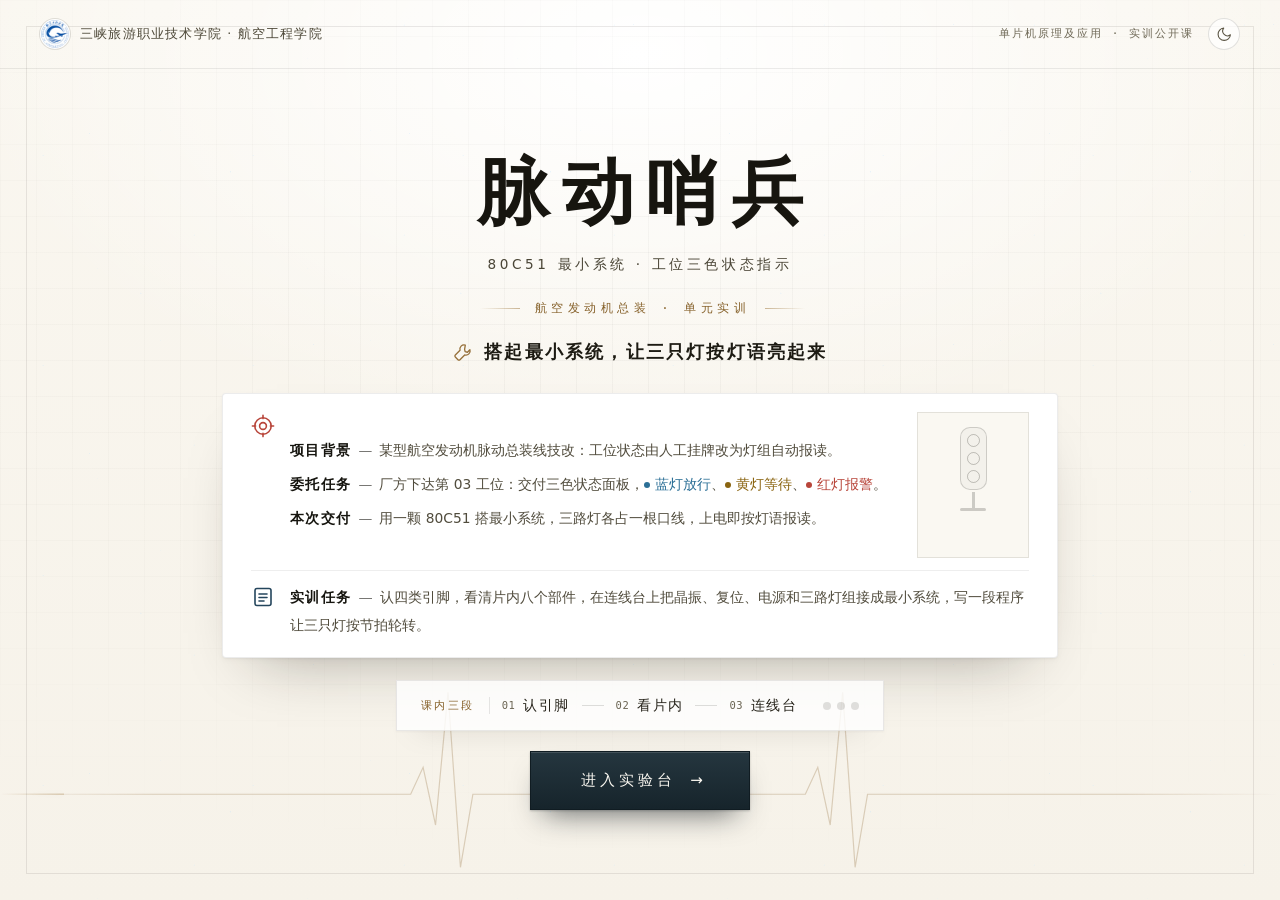
==== commit 4a3a9054: "同步 11-03 版本：新增清除记录、连线台提示与样式更新" ====
--- a/index.html
+++ b/index.html
@@ -5,13 +5,11 @@
 <meta name="viewport" content="width=device-width, initial-scale=1">
 <title>脉动哨兵 · 最小系统大师</title>
 <link rel="icon" href="assets/emblem.png">
-<link rel="stylesheet" href="style.css?v=20261023j2">
+<link rel="stylesheet" href="style.css?v=20261023k4">
 <script>try{var t=localStorage.getItem('minsys_theme');document.documentElement.setAttribute('data-theme',t==='dark'?'dark':'light')}catch(e){document.documentElement.setAttribute('data-theme','light')}</script>
 <script src="ui.js?v=20261023j2" defer></script>
 </head>
 <body class="cover-body">
-<script>if(location.protocol==='file:'){document.write('<div style="margin:0;padding:16px 22px;background:#fff4d6;border-bottom:3px solid #d98b00;color:#6b4200;font:15px/1.7 \'Microsoft YaHei\',sans-serif"><b>这个页面不能直接双击打开。</b> 本平台需要后端服务：请回到上一级文件夹，双击 <b>启动.bat</b>，浏览器会自动打开 http://localhost:3000 。</div>');}</script>
-
 <div class="cover">
 
   <div class="cv-bg" aria-hidden="true">
@@ -116,7 +114,6 @@
 
     <div class="cv-cta">
       <a class="cv-enter" href="lab.html">进入实验台<i>→</i></a>
-      <span class="cv-note">每段一组练习 · 答完看小结 · 三段走完进结课页</span>
     </div>
 
   </main>
--- a/style.css
+++ b/style.css
@@ -1121,6 +1121,120 @@
 .core-stage { display: flex; flex-direction: column; gap: 10px; }
 #coreSvg { display: block; width: 100%; height: auto; max-height: 540px; }
 
+/* ---------- 开场：芯片 → 片内结构 ---------- */
+/* 与片内方块同一套视觉语言：深底、细描边、等宽小字，只是面积更大、层级更高 */
+.intro-chip { cursor: pointer; }
+.intro-body {
+  fill: #102636; stroke: rgba(var(--c-line), .5); stroke-width: 1.4;
+  transition: fill .2s ease, stroke .2s ease, stroke-width .2s ease;
+}
+.intro-frame {
+  fill: none; stroke: rgba(var(--c-line), .16); stroke-width: 1;
+  stroke-dasharray: 3 5;
+}
+.intro-name {
+  font-family: var(--serif); font-size: 44px; fill: var(--ink); letter-spacing: 5px; font-weight: 600;
+}
+.intro-sub {
+  font-family: var(--mono); font-size: 10.5px; fill: var(--ink3); letter-spacing: 3.2px;
+}
+.intro-meta {
+  font-family: var(--mono); font-size: 9.6px; fill: rgba(var(--c-line), .5); letter-spacing: 1.6px;
+}
+.intro-rule { stroke: rgba(var(--c-line), .22); stroke-width: 1; }
+.intro-pin {
+  fill: rgba(var(--c-line), .34); stroke: none;
+  transition: fill .2s ease;
+}
+.intro-corner { fill: none; stroke: rgba(var(--c-line), .55); stroke-width: 1.6; }
+.intro-hit { fill: transparent; }
+.intro-tip { pointer-events: none; }
+.intro-tip-bg {
+  fill: rgba(var(--c-glow), .1); stroke: rgba(var(--c-glow), .38); stroke-width: 1.1;
+  animation: tipBreathe 2.6s ease-in-out infinite;
+  transition: stroke .2s ease, fill .2s ease;
+}
+.intro-tip-t {
+  font-family: var(--mono); font-size: 11px; fill: #8ccbf2; letter-spacing: 1.2px;
+}
+@keyframes tipBreathe {
+  0%, 100% { stroke-opacity: .4; fill-opacity: .5; }
+  50%      { stroke-opacity: 1;  fill-opacity: 1; }
+}
+@keyframes introHintPulse {
+  0%, 100% { opacity: .55; }
+  50%      { opacity: 1; }
+}
+.core-stage:has(.intro-chip:hover) .intro-body {
+  stroke: rgba(var(--c-glow), .85); stroke-width: 1.8; fill: #122e41;
+}
+.core-stage:has(.intro-chip:hover) .intro-name { fill: #8ccbf2; }
+.core-stage:has(.intro-chip:hover) .intro-pin { fill: rgba(var(--c-glow), .6); }
+.core-stage:has(.intro-chip:hover) .intro-corner { stroke: #8ccbf2; }
+.core-stage:has(.intro-chip:hover) .intro-rule { stroke: rgba(var(--c-glow), .4); }
+.core-stage:has(.intro-chip:hover) .intro-tip-bg { stroke: #8ccbf2; fill: rgba(var(--c-glow), .18); }
+.core-stage:has(.intro-chip:hover) .intro-tip-t { fill: #a9dcff; }
+.intro-chip:focus { outline: none; }
+.intro-chip:focus-visible .intro-body { stroke: #8ccbf2; stroke-width: 2.2; }
+
+/* 浅色主题下同步换肤，别在浅底上留一块深色 */
+html[data-theme="light"] .intro-body { fill: #fff; stroke: rgba(22, 21, 15, .26); }
+html[data-theme="light"] .intro-frame { stroke: rgba(22, 21, 15, .14); }
+html[data-theme="light"] .intro-name { fill: #16202c; }
+html[data-theme="light"] .intro-sub { fill: #7b8794; }
+html[data-theme="light"] .intro-meta { fill: rgba(22, 21, 15, .3); }
+html[data-theme="light"] .intro-rule { stroke: rgba(22, 21, 15, .16); }
+html[data-theme="light"] .intro-pin { fill: rgba(22, 21, 15, .22); }
+html[data-theme="light"] .intro-corner { stroke: rgba(22, 21, 15, .34); }
+html[data-theme="light"] .intro-tip-bg { fill: rgba(47, 111, 159, .07); stroke: rgba(47, 111, 159, .34); }
+html[data-theme="light"] .intro-tip-t { fill: #2f6f9f; }
+html[data-theme="light"] .core-stage:has(.intro-chip:hover) .intro-body { fill: #f6fafd; stroke: #2f6f9f; }
+html[data-theme="light"] .core-stage:has(.intro-chip:hover) .intro-name { fill: #2f6f9f; }
+html[data-theme="light"] .core-stage:has(.intro-chip:hover) .intro-pin { fill: rgba(47, 111, 159, .45); }
+html[data-theme="light"] .core-stage:has(.intro-chip:hover) .intro-corner { stroke: #2f6f9f; }
+
+/* 生长：总线、方块、接入线、对外标注都从透明淡起 */
+.bus.grow .bus-line { animation: growBar .3s cubic-bezier(.2,.7,.3,1) both; }
+.bus.grow .bus-code { animation: growFade .32s ease both; }
+@keyframes growBar {
+  from { opacity: 0; stroke-dasharray: 2 600; stroke-dashoffset: 0; }
+  60%  { opacity: 1; }
+  to   { opacity: .6; }
+}
+@keyframes growFade { from { opacity: 0; } to { opacity: .72; } }
+
+/* 只有 .blk.grow 这一个节点做淡入：父节点透明度会串给子节点，
+   子节点再各自做一遍动画就白闪了，所以这里不写子选择器 */
+.blk.grow {
+  animation: growBlk .34s cubic-bezier(.2,.9,.3,1.15) both;
+}
+.blk.grow rect { transform-origin: center; }
+@keyframes growBlk {
+  from { opacity: 0; }
+  55%  { opacity: 1; }
+  to   { opacity: 1; }
+}
+.conn.grow .conn-line, .conn.grow .conn-halo {
+  animation: growConn .26s ease both;
+  transform-box: fill-box; transform-origin: center;
+}
+@keyframes growConn {
+  from { opacity: 0; }
+  to   { opacity: .78; }
+}
+.conn.grow .conn-halo { animation-name: growConnHalo; }
+@keyframes growConnHalo { from { opacity: 0; } to { opacity: 1; } }
+
+.ext-lb.grow-now, .ext-arw.grow-now, .int-arw.grow-now {
+  animation: growFadeSoft .34s ease both;
+}
+@keyframes growFadeSoft {
+  from { opacity: 0; transform: translateY(4px); }
+  to   { opacity: 1; transform: none; }
+}
+.core-stage.growing .blk { pointer-events: none; }
+.core-stage.growing .bus { pointer-events: none; }
+
 /* 三条总线 */
 .bus { cursor: pointer; }
 .bus[data-k="db"] { --bc: #54a6dd; }
@@ -1131,7 +1245,7 @@
   stroke: var(--bc); stroke-width: 2.6; stroke-dasharray: 9 7; opacity: .6;
   transition: opacity .25s ease, stroke-width .16s ease;
 }
-.bus-code { font-family: var(--mono); font-size: 11.5px; fill: var(--bc); opacity: .72; letter-spacing: 1px; }
+.bus-code { font-family: var(--mono); font-size: 20px; font-weight: 600; fill: var(--bc); opacity: .9; letter-spacing: 2px; }
 .bus:hover .bus-line { stroke-width: 4; opacity: 1; }
 .bus.on .bus-line {
   stroke-width: 4.2; opacity: 1;
@@ -3041,3 +3155,76 @@
   .cv-lw-b { opacity: 1 !important; transform: none !important; }
   [data-rev] { opacity: 1 !important; transform: none !important; }
 }
+
+/* ---------- 连线台：手填参数 ---------- */
+.pinfo-val {
+  display: flex; align-items: center; gap: 10px;
+  margin: 10px 0 2px; padding: 9px 12px;
+  border: 1px solid var(--rule2); background: var(--w-02);
+}
+.pinfo-val label { font-family: var(--mono); font-size: 11px; color: var(--ink3); letter-spacing: 1px; }
+.pinfo-val .pv-box { display: flex; align-items: baseline; gap: 4px; margin-left: auto; }
+.pinfo-val input {
+  width: 68px; padding: 3px 6px; text-align: right;
+  font-family: var(--mono); font-size: 14px; color: var(--ink);
+  background: var(--sunk); border: 1px solid var(--rule2); outline: none;
+}
+.pinfo-val input:focus { border-color: var(--steel2); }
+.pinfo-val input::placeholder { color: var(--ink3); opacity: .6; }
+.pinfo-val .pv-unit { font-family: var(--mono); font-size: 11.5px; color: var(--ink3); }
+
+/* 托盘取齐的提示 */
+.wtray-full {
+  margin-top: 8px; padding: 7px 10px; font-size: 11.5px; color: #6fd8a8;
+  border: 1px dashed rgba(111, 216, 168, .4); background: rgba(111, 216, 168, .07);
+}
+.wtray-full[hidden] { display: none; }
+
+/* ---------- 托盘卡片预览态 ---------- */
+.pcard.sel { border-color: var(--steel2); background: var(--w-04); }
+.pinfo.kind-preview .pinfo-h { border-bottom-color: var(--steel2); }
+.pinfo.kind-preview #pinfoName::after {
+  content: ' · 待放'; font-family: var(--mono); font-size: 10px;
+  color: var(--ink3); letter-spacing: 1px; margin-left: 6px;
+}
+.pv-done { font-family: var(--mono); font-size: 11px; color: var(--ink3); letter-spacing: .5px; }
+
+/* 单片机缺口 */
+.chip-notch { fill: none; stroke: #9fb3c2; stroke-width: 1.6; }
+html[data-theme="light"] .chip-notch { stroke: #5c5747; }
+
+/* 精简单片机的副标题 */
+.chip-sub2 { font-size: 11px; fill: rgba(var(--c-line), .38); letter-spacing: 2.4px; }
+html[data-theme="light"] .chip-sub2 { fill: #8a8272; }
+
+/* DIP-40 引脚：普通脚淡，本板用到的脚高亮 */
+.chip-leg { stroke: #4a5f70; stroke-width: 1.3; }
+.chip-leg.on { stroke: #9fb3c2; stroke-width: 2.2; }
+.chip-no.on { fill: #cfe4f2; font-weight: 600; }
+.chip-pin.on { fill: var(--ink); font-weight: 600; }
+.chip-grp2 { font-family: var(--mono); font-size: 9px; fill: rgba(var(--c-line), .32); letter-spacing: 1.6px; }
+html[data-theme="light"] .chip-leg { stroke: #b8b2a4; }
+html[data-theme="light"] .chip-leg.on { stroke: #3d6b8a; }
+html[data-theme="light"] .chip-no.on { fill: #234458; }
+html[data-theme="light"] .chip-grp2 { fill: #a09a8c; }
+
+/* 清除记录按钮：第一次点击进入待确认态 */
+.ibtn.armed {
+  color: #e05a4d; border-color: rgba(224, 90, 77, .55);
+  background: rgba(224, 90, 77, .12);
+  animation: wipePulse .9s ease-in-out infinite;
+}
+@keyframes wipePulse {
+  0%, 100% { box-shadow: 0 0 0 0 rgba(224, 90, 77, .3); }
+  50% { box-shadow: 0 0 0 6px rgba(224, 90, 77, 0); }
+}
+
+/* 任务没完成却点「完成练习」：提示文字抖一下 */
+.ct-hint.nudge { animation: hintNudge .5s ease; color: var(--sig-r) !important; }
+@keyframes hintNudge {
+  0%, 100% { transform: translateX(0); }
+  20% { transform: translateX(-4px); }
+  40% { transform: translateX(4px); }
+  60% { transform: translateX(-3px); }
+  80% { transform: translateX(3px); }
+}
